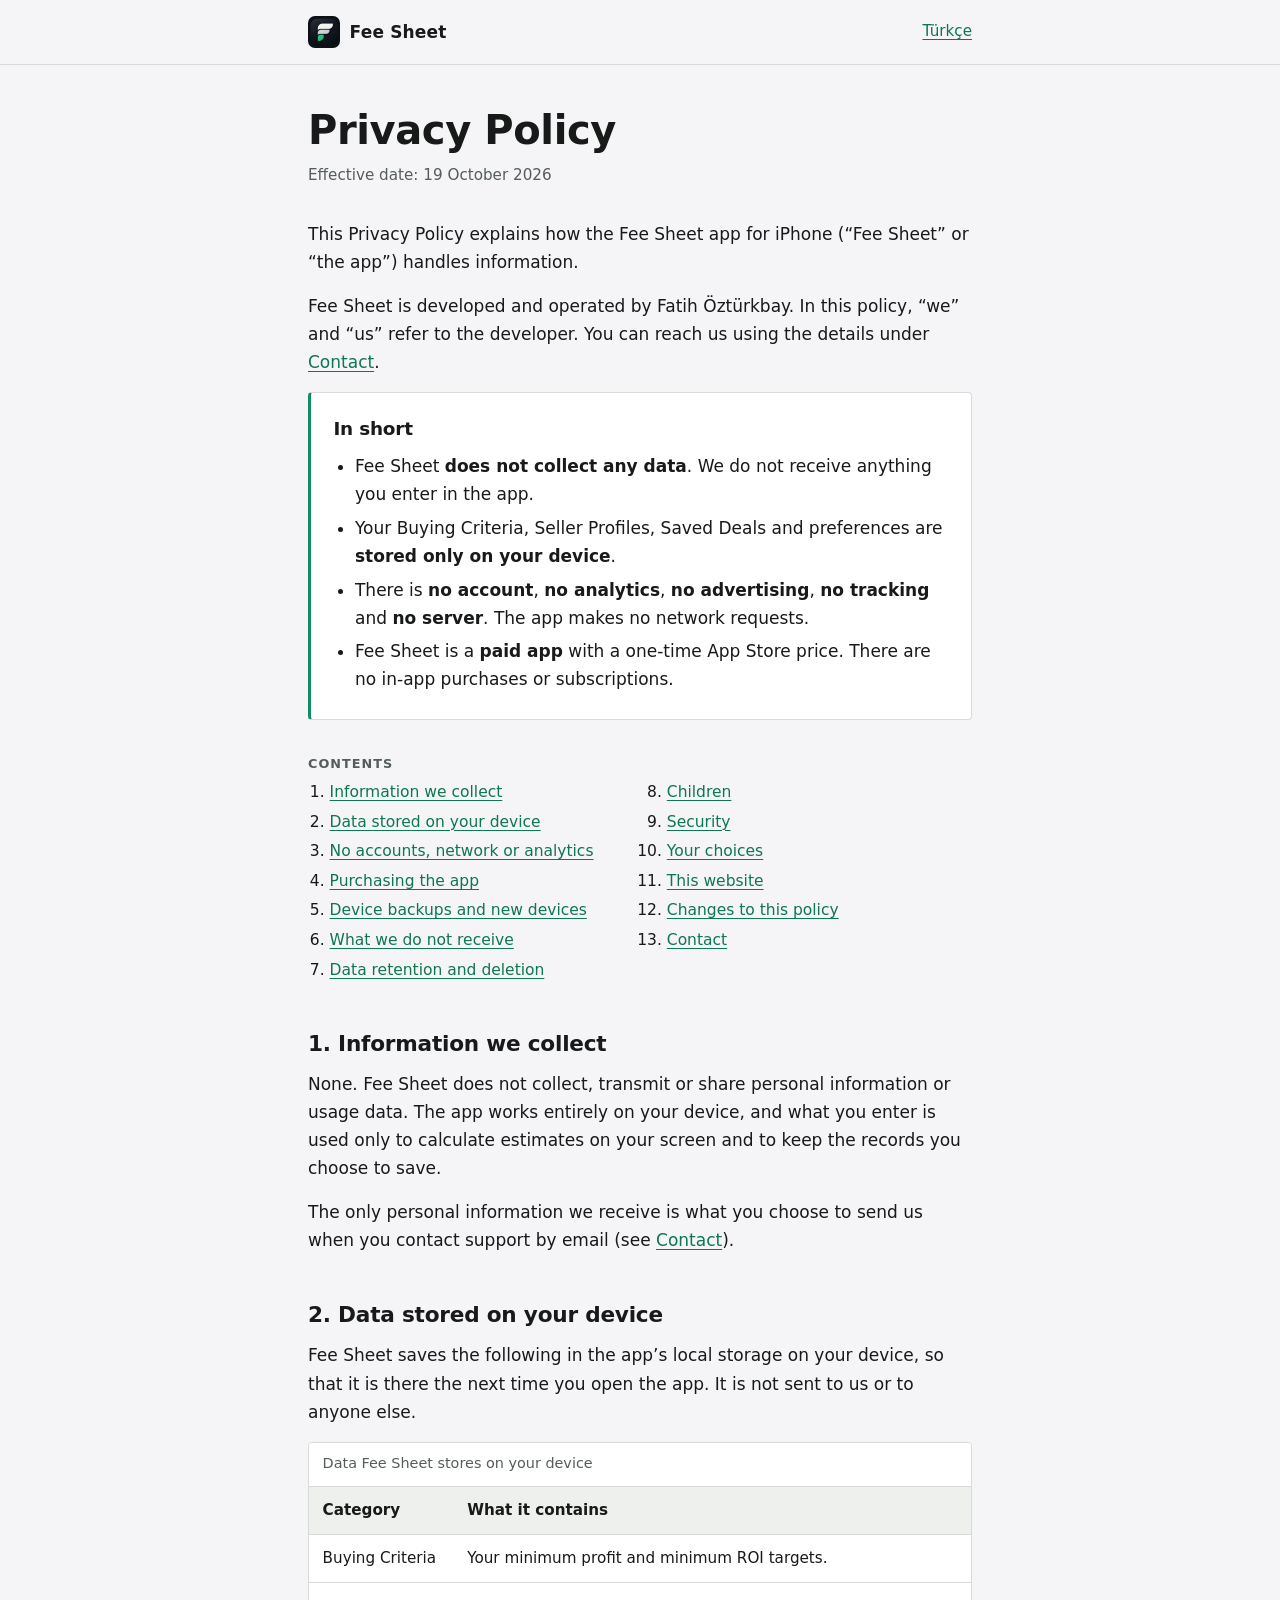
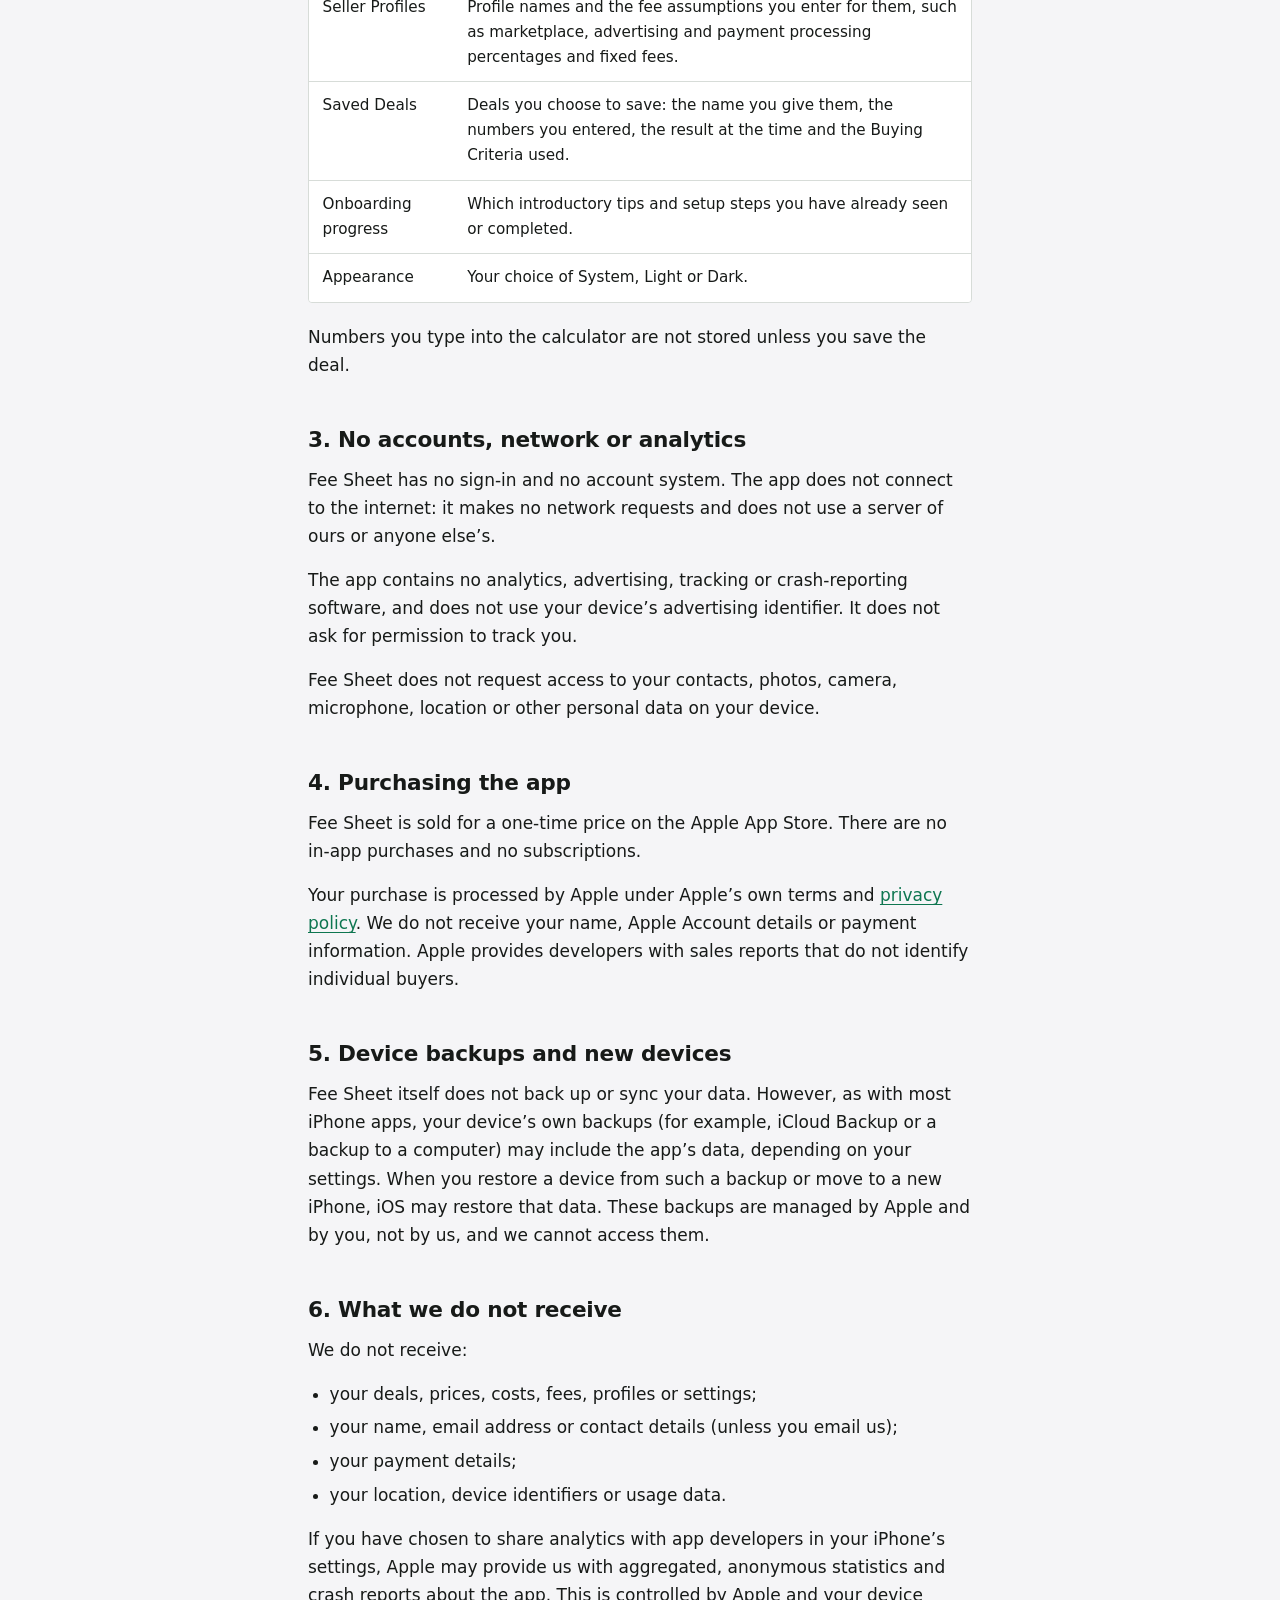
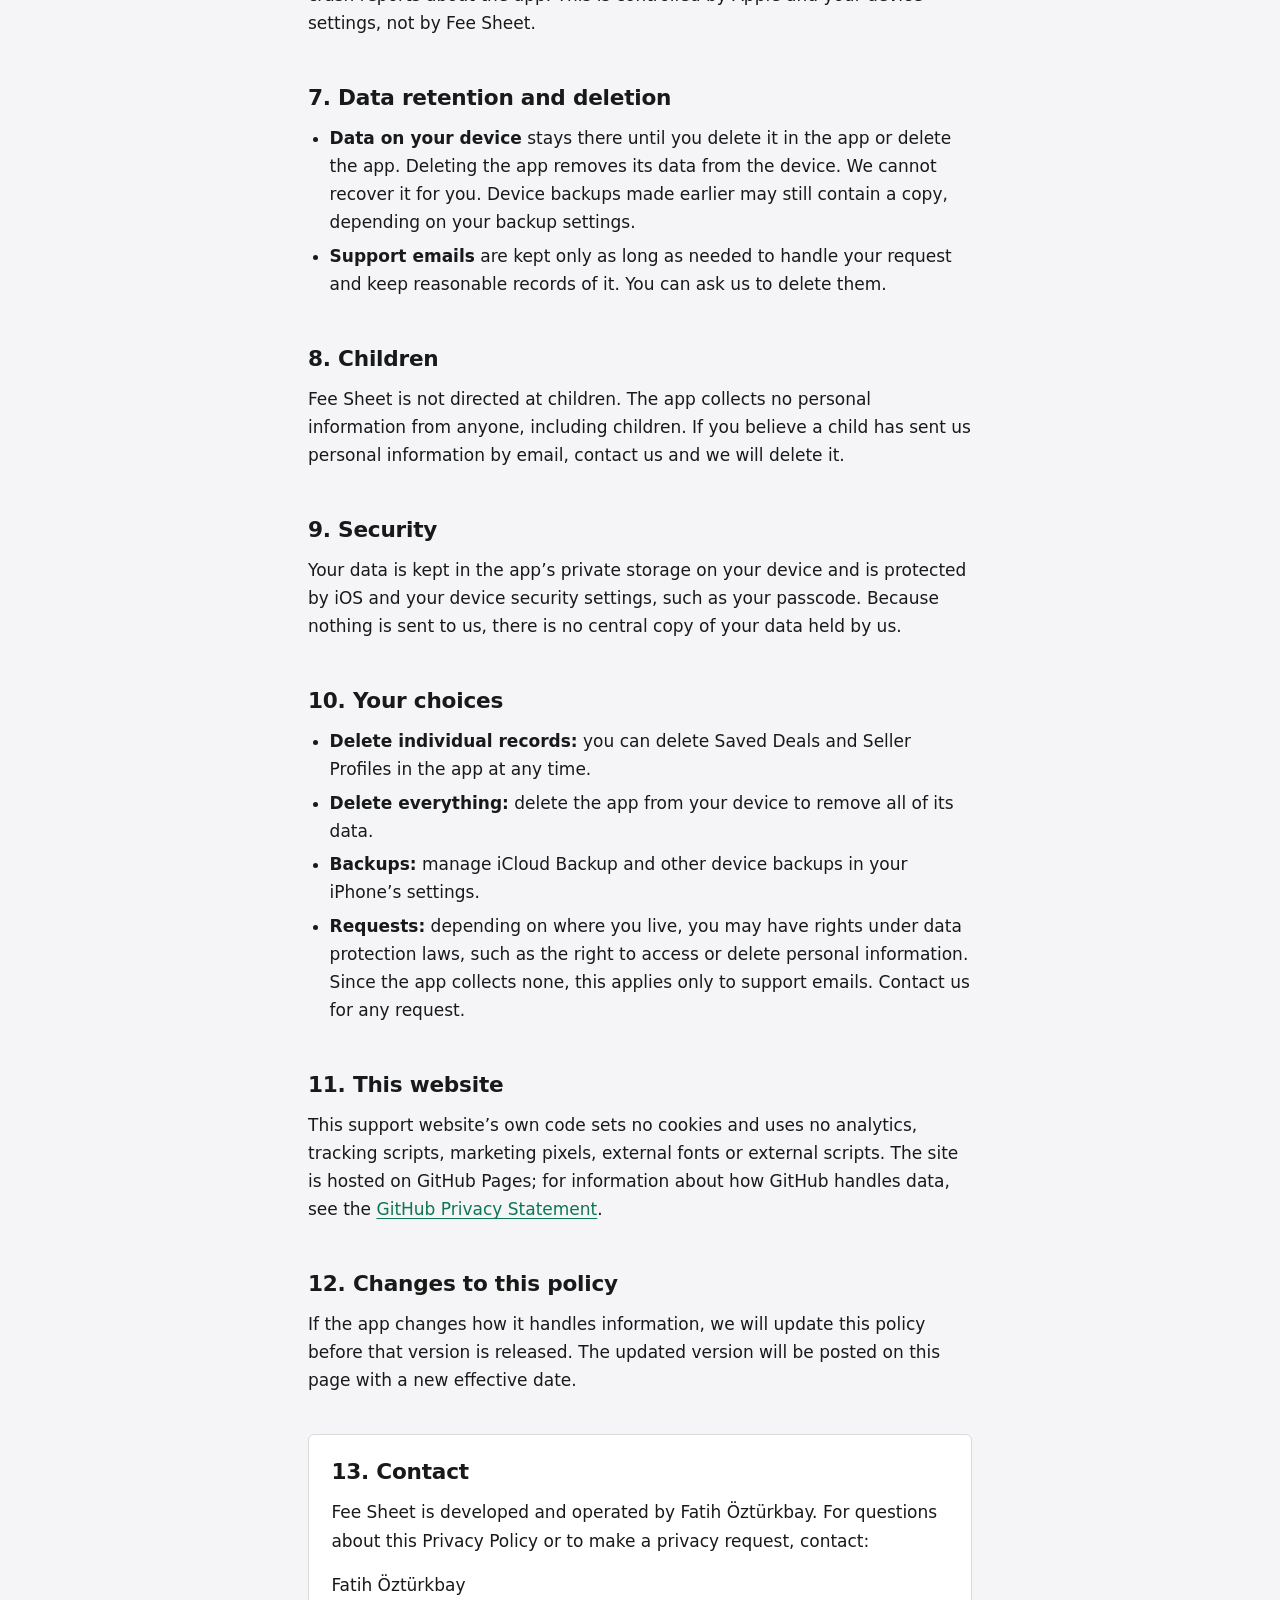
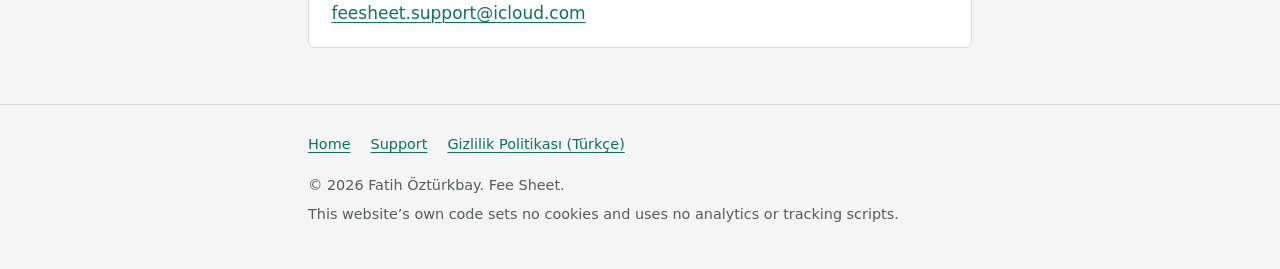
==== privacy/index.html @ 9fece83a "Add Fee Sheet privacy and support site Co-Authored-By: Claude Opus 5.5 <noreply@anthropic.com>" ====
<!doctype html>
<html lang="en">
<head>
  <meta charset="utf-8">
  <meta name="viewport" content="width=device-width, initial-scale=1">
  <title>Privacy Policy — Fee Sheet</title>
  <meta name="description" content="Privacy Policy for Fee Sheet, the resale profit calculator for iPhone: no accounts, no analytics, no ads, no network requests. Your data stays on your device.">
  <link rel="canonical" href="https://ozturkbay.github.io/fee-sheet-support/privacy/">
  <link rel="alternate" hreflang="en" href="https://ozturkbay.github.io/fee-sheet-support/privacy/">
  <link rel="alternate" hreflang="tr" href="https://ozturkbay.github.io/fee-sheet-support/privacy/tr/">
  <meta name="theme-color" content="#F5F5F7" media="(prefers-color-scheme: light)">
  <meta name="theme-color" content="#0D1116" media="(prefers-color-scheme: dark)">
  <link rel="icon" type="image/png" sizes="64x64" href="../assets/images/favicon.png">
  <link rel="apple-touch-icon" href="../assets/images/apple-touch-icon.png">
  <link rel="stylesheet" href="../assets/css/styles.css">
</head>
<body>
  <a class="skip-link" href="#main">Skip to content</a>

  <header class="site-header">
    <div class="container">
      <a class="brand" href="../">
        <img src="../assets/images/fee-sheet-icon.png" alt="" width="32" height="32">
        <span>Fee Sheet</span>
      </a>
      <a class="lang-switch" href="tr/" hreflang="tr" lang="tr">Türkçe</a>
    </div>
  </header>

  <main id="main">
    <div class="container">
      <h1>Privacy Policy</h1>
      <p class="meta">Effective date: 19 October 2026</p>

      <p>This Privacy Policy explains how the Fee Sheet app for iPhone (“Fee Sheet” or “the app”) handles information.</p>
      <p>Fee Sheet is developed and operated by Fatih Öztürkbay. In this policy, “we” and “us” refer to the developer. You can reach us using the details under <a href="#contact">Contact</a>.</p>

      <section class="card summary" aria-labelledby="summary">
        <h2 id="summary">In short</h2>
        <ul>
          <li>Fee Sheet <strong>does not collect any data</strong>. We do not receive anything you enter in the app.</li>
          <li>Your Buying Criteria, Seller Profiles, Saved Deals and preferences are <strong>stored only on your device</strong>.</li>
          <li>There is <strong>no account</strong>, <strong>no analytics</strong>, <strong>no advertising</strong>, <strong>no tracking</strong> and <strong>no server</strong>. The app makes no network requests.</li>
          <li>Fee Sheet is a <strong>paid app</strong> with a one-time App Store price. There are no in-app purchases or subscriptions.</li>
        </ul>
      </section>

      <nav class="toc" aria-labelledby="toc-title">
        <h2 id="toc-title">Contents</h2>
        <ol>
          <li><a href="#information">Information we collect</a></li>
          <li><a href="#local-data">Data stored on your device</a></li>
          <li><a href="#no-network">No accounts, network or analytics</a></li>
          <li><a href="#purchase">Purchasing the app</a></li>
          <li><a href="#backups">Device backups and new devices</a></li>
          <li><a href="#not-received">What we do not receive</a></li>
          <li><a href="#retention">Data retention and deletion</a></li>
          <li><a href="#children">Children</a></li>
          <li><a href="#security">Security</a></li>
          <li><a href="#choices">Your choices</a></li>
          <li><a href="#website">This website</a></li>
          <li><a href="#changes">Changes to this policy</a></li>
          <li><a href="#contact">Contact</a></li>
        </ol>
      </nav>

      <section aria-labelledby="information">
        <h2 id="information">1. Information we collect</h2>
        <p>None. Fee Sheet does not collect, transmit or share personal information or usage data. The app works entirely on your device, and what you enter is used only to calculate estimates on your screen and to keep the records you choose to save.</p>
        <p>The only personal information we receive is what you choose to send us when you contact support by email (see <a href="#contact">Contact</a>).</p>
      </section>

      <section aria-labelledby="local-data">
        <h2 id="local-data">2. Data stored on your device</h2>
        <p>Fee Sheet saves the following in the app’s local storage on your device, so that it is there the next time you open the app. It is not sent to us or to anyone else.</p>
        <div class="table-wrap">
          <table>
            <caption>Data Fee Sheet stores on your device</caption>
            <thead>
              <tr><th scope="col">Category</th><th scope="col">What it contains</th></tr>
            </thead>
            <tbody>
              <tr><td>Buying Criteria</td><td>Your minimum profit and minimum ROI targets.</td></tr>
              <tr><td>Seller Profiles</td><td>Profile names and the fee assumptions you enter for them, such as marketplace, advertising and payment processing percentages and fixed fees.</td></tr>
              <tr><td>Saved Deals</td><td>Deals you choose to save: the name you give them, the numbers you entered, the result at the time and the Buying Criteria used.</td></tr>
              <tr><td>Onboarding progress</td><td>Which introductory tips and setup steps you have already seen or completed.</td></tr>
              <tr><td>Appearance</td><td>Your choice of System, Light or Dark.</td></tr>
            </tbody>
          </table>
        </div>
        <p>Numbers you type into the calculator are not stored unless you save the deal.</p>
      </section>

      <section aria-labelledby="no-network">
        <h2 id="no-network">3. No accounts, network or analytics</h2>
        <p>Fee Sheet has no sign-in and no account system. The app does not connect to the internet: it makes no network requests and does not use a server of ours or anyone else’s.</p>
        <p>The app contains no analytics, advertising, tracking or crash-reporting software, and does not use your device’s advertising identifier. It does not ask for permission to track you.</p>
        <p>Fee Sheet does not request access to your contacts, photos, camera, microphone, location or other personal data on your device.</p>
      </section>

      <section aria-labelledby="purchase">
        <h2 id="purchase">4. Purchasing the app</h2>
        <p>Fee Sheet is sold for a one-time price on the Apple App Store. There are no in-app purchases and no subscriptions.</p>
        <p>Your purchase is processed by Apple under Apple’s own terms and <a href="https://www.apple.com/legal/privacy/">privacy policy</a>. We do not receive your name, Apple Account details or payment information. Apple provides developers with sales reports that do not identify individual buyers.</p>
      </section>

      <section aria-labelledby="backups">
        <h2 id="backups">5. Device backups and new devices</h2>
        <p>Fee Sheet itself does not back up or sync your data. However, as with most iPhone apps, your device’s own backups (for example, iCloud Backup or a backup to a computer) may include the app’s data, depending on your settings. When you restore a device from such a backup or move to a new iPhone, iOS may restore that data. These backups are managed by Apple and by you, not by us, and we cannot access them.</p>
      </section>

      <section aria-labelledby="not-received">
        <h2 id="not-received">6. What we do not receive</h2>
        <p>We do not receive:</p>
        <ul>
          <li>your deals, prices, costs, fees, profiles or settings;</li>
          <li>your name, email address or contact details (unless you email us);</li>
          <li>your payment details;</li>
          <li>your location, device identifiers or usage data.</li>
        </ul>
        <p>If you have chosen to share analytics with app developers in your iPhone’s settings, Apple may provide us with aggregated, anonymous statistics and crash reports about the app. This is controlled by Apple and your device settings, not by Fee Sheet.</p>
      </section>

      <section aria-labelledby="retention">
        <h2 id="retention">7. Data retention and deletion</h2>
        <ul>
          <li><strong>Data on your device</strong> stays there until you delete it in the app or delete the app. Deleting the app removes its data from the device. We cannot recover it for you. Device backups made earlier may still contain a copy, depending on your backup settings.</li>
          <li><strong>Support emails</strong> are kept only as long as needed to handle your request and keep reasonable records of it. You can ask us to delete them.</li>
        </ul>
      </section>

      <section aria-labelledby="children">
        <h2 id="children">8. Children</h2>
        <p>Fee Sheet is not directed at children. The app collects no personal information from anyone, including children. If you believe a child has sent us personal information by email, contact us and we will delete it.</p>
      </section>

      <section aria-labelledby="security">
        <h2 id="security">9. Security</h2>
        <p>Your data is kept in the app’s private storage on your device and is protected by iOS and your device security settings, such as your passcode. Because nothing is sent to us, there is no central copy of your data held by us.</p>
      </section>

      <section aria-labelledby="choices">
        <h2 id="choices">10. Your choices</h2>
        <ul>
          <li><strong>Delete individual records:</strong> you can delete Saved Deals and Seller Profiles in the app at any time.</li>
          <li><strong>Delete everything:</strong> delete the app from your device to remove all of its data.</li>
          <li><strong>Backups:</strong> manage iCloud Backup and other device backups in your iPhone’s settings.</li>
          <li><strong>Requests:</strong> depending on where you live, you may have rights under data protection laws, such as the right to access or delete personal information. Since the app collects none, this applies only to support emails. Contact us for any request.</li>
        </ul>
      </section>

      <section aria-labelledby="website">
        <h2 id="website">11. This website</h2>
        <p>This support website’s own code sets no cookies and uses no analytics, tracking scripts, marketing pixels, external fonts or external scripts. The site is hosted on GitHub Pages; for information about how GitHub handles data, see the <a href="https://docs.github.com/en/site-policy/privacy-policies/github-general-privacy-statement">GitHub Privacy Statement</a>.</p>
      </section>

      <section aria-labelledby="changes">
        <h2 id="changes">12. Changes to this policy</h2>
        <p>If the app changes how it handles information, we will update this policy before that version is released. The updated version will be posted on this page with a new effective date.</p>
      </section>

      <section class="card contact" aria-labelledby="contact">
        <h2 id="contact">13. Contact</h2>
        <p>Fee Sheet is developed and operated by Fatih Öztürkbay. For questions about this Privacy Policy or to make a privacy request, contact:</p>
        <p>Fatih Öztürkbay<br>
          <a href="mailto:feesheet.support@icloud.com">feesheet.support@icloud.com</a></p>
      </section>
    </div>
  </main>

  <footer class="site-footer">
    <div class="container">
      <nav aria-label="Footer">
        <ul>
          <li><a href="../">Home</a></li>
          <li><a href="../support/">Support</a></li>
          <li><a href="tr/" hreflang="tr" lang="tr">Gizlilik Politikası (Türkçe)</a></li>
        </ul>
      </nav>
      <p>&copy; 2026 Fatih Öztürkbay. Fee Sheet.</p>
      <p>This website’s own code sets no cookies and uses no analytics or tracking scripts.</p>
    </div>
  </footer>
</body>
</html>
---- assets/css/styles.css ----
/* Fee Sheet — support site
   Plain CSS, system fonts, no external resources.
   Neutral surfaces in both appearances; green is an accent only. */

:root {
  /* Brand */
  --green: #128c60;
  --green-text: #0e7650; /* green darkened for text-level contrast */
  --canvas: #f5f5f7;
  --ink: #171a18;

  /* Roles (light) */
  --bg: var(--canvas);
  --surface: #ffffff;
  --text: var(--ink);
  --text-muted: #555d58;
  --border: #d7dcd8;
  --rule-strong: #aab2ac;
  --accent: var(--green);
  --accent-strong: var(--green-text);
  --accent-soft: #eef0ee;
  --focus: var(--green-text);

  --radius: 6px;
  --radius-sm: 4px;
  --measure: 44rem;
  --gutter: 1.25rem;

  --font: -apple-system, BlinkMacSystemFont, "Segoe UI", system-ui, Roboto,
    "Helvetica Neue", Arial, sans-serif;

  color-scheme: light dark;
}

@media (prefers-color-scheme: dark) {
  :root {
    --bg: #0d1116;
    --surface: #161a1f;
    --text: #f5f5f7;
    --text-muted: #a9b0ab;
    --border: #2c3137;
    --rule-strong: #4a5057;
    --accent: #19bc79;
    --accent-strong: #3ccf91;
    --accent-soft: #1b2026;
    --focus: #3ccf91;
  }
}

*,
*::before,
*::after {
  box-sizing: border-box;
}

html {
  -webkit-text-size-adjust: 100%;
  text-size-adjust: 100%;
}

body {
  margin: 0;
  background: var(--bg);
  color: var(--text);
  font-family: var(--font);
  font-size: 1.0625rem;
  line-height: 1.65;
  overflow-wrap: break-word;
}

img {
  max-width: 100%;
  height: auto;
  display: block;
}

/* Links & focus */

a {
  color: var(--accent-strong);
  text-decoration: underline;
  text-decoration-thickness: 1px;
  text-underline-offset: 0.18em;
}

a:hover {
  text-decoration-thickness: 2px;
}

:focus-visible {
  outline: 3px solid var(--focus);
  outline-offset: 3px;
  border-radius: 2px;
}

.skip-link {
  position: absolute;
  left: 1rem;
  top: -100px;
  background: var(--surface);
  color: var(--text);
  padding: 0.6rem 1rem;
  border: 1px solid var(--border);
  border-radius: var(--radius-sm);
  z-index: 10;
}

.skip-link:focus {
  top: 1rem;
}

/* Layout */

.container {
  width: 100%;
  max-width: var(--measure);
  margin: 0 auto;
  padding: 0 var(--gutter);
}

.site-header {
  border-bottom: 1px solid var(--border);
}

.site-header .container {
  display: flex;
  align-items: center;
  justify-content: space-between;
  gap: 1rem;
  min-height: 4rem;
}

.brand {
  display: inline-flex;
  align-items: center;
  gap: 0.6rem;
  color: var(--text);
  font-weight: 750;
  text-decoration: none;
  letter-spacing: 0.01em;
}

.brand img {
  width: 32px;
  height: 32px;
  border-radius: 7px;
}

.lang-switch {
  font-size: 0.95rem;
  white-space: nowrap;
}

main {
  padding: 2.5rem 0 3.5rem;
}

.site-footer {
  border-top: 1px solid var(--border);
  color: var(--text-muted);
  font-size: 0.9rem;
  padding: 1.75rem 0 2.25rem;
}

.site-footer p {
  margin: 0.35rem 0;
}

.site-footer nav ul {
  list-style: none;
  margin: 0 0 0.75rem;
  padding: 0;
  display: flex;
  flex-wrap: wrap;
  gap: 0.4rem 1.25rem;
}

/* Typography */

h1,
h2,
h3 {
  line-height: 1.25;
  letter-spacing: -0.01em;
  color: var(--text);
}

h1 {
  font-size: clamp(1.9rem, 1.4rem + 2.2vw, 2.5rem);
  font-weight: 800;
  margin: 0 0 0.5rem;
}

h2 {
  font-size: 1.35rem;
  font-weight: 700;
  margin: 2.75rem 0 0.75rem;
  padding-top: 0.25rem;
}

h3 {
  font-size: 1.08rem;
  font-weight: 650;
  margin: 1.75rem 0 0.4rem;
}

p,
ul,
ol {
  margin: 0 0 1rem;
}

ul,
ol {
  padding-left: 1.35rem;
}

li {
  margin-bottom: 0.35rem;
}

strong {
  font-weight: 650;
}

.lead {
  font-size: 1.15rem;
  color: var(--text-muted);
  margin-bottom: 1.25rem;
}

.meta {
  color: var(--text-muted);
  font-size: 0.95rem;
  margin-bottom: 2rem;
}

.muted {
  color: var(--text-muted);
}

.num {
  font-variant-numeric: tabular-nums;
}

code,
kbd {
  font-family: ui-monospace, SFMono-Regular, Menlo, Consolas, monospace;
  font-size: 0.9em;
}

/* Section anchors land below the top edge */
[id] {
  scroll-margin-top: 1.25rem;
}

/* Hero (home) */

.hero {
  text-align: center;
  padding: 1.5rem 0 1rem;
}

.hero img {
  width: 112px;
  height: 112px;
  margin: 0 auto 1.5rem;
  border-radius: 24px;
}

.hero .tagline {
  font-weight: 650;
  margin: 0 0 0.75rem;
}

.hero .lead {
  margin: 0 auto 0.25rem;
  max-width: 30rem;
}

.hero .lead[lang] {
  font-size: 1rem;
}

/* Cards: square planes with thin neutral rules */

.card {
  background: var(--surface);
  border: 1px solid var(--border);
  border-radius: var(--radius);
  padding: 1.25rem 1.4rem;
}

.card > :first-child {
  margin-top: 0;
}

.card > :last-child {
  margin-bottom: 0;
}

.card-grid {
  display: grid;
  grid-template-columns: repeat(2, minmax(0, 1fr));
  gap: 1rem;
  margin: 2.25rem 0;
  padding: 0;
  list-style: none;
}

.card-grid li {
  margin: 0;
}

.link-card {
  display: block;
  height: 100%;
  background: var(--surface);
  border: 1px solid var(--border);
  border-radius: var(--radius);
  padding: 1.15rem 1.3rem;
  color: var(--text);
  text-decoration: none;
  transition: border-color 0.15s ease;
}

.link-card:hover {
  border-color: var(--accent);
}

.link-card .title {
  display: block;
  font-weight: 700;
  font-size: 1.1rem;
  color: var(--text);
}

.link-card:hover .title {
  color: var(--accent-strong);
}

.link-card .desc {
  display: block;
  color: var(--text-muted);
  font-size: 0.95rem;
  margin-top: 0.2rem;
}

.summary {
  background: var(--surface);
  border: 1px solid var(--border);
  border-left: 3px solid var(--accent);
  border-radius: var(--radius-sm);
  margin: 0 0 2rem;
}

.summary h2 {
  margin-top: 0;
  font-size: 1.15rem;
}

.summary ul {
  margin-bottom: 0;
}

.note {
  border-left: 3px solid var(--rule-strong);
  background: var(--surface);
  border-top: 1px solid var(--border);
  border-right: 1px solid var(--border);
  border-bottom: 1px solid var(--border);
  border-radius: var(--radius-sm);
  padding: 0.9rem 1.1rem;
  margin: 1rem 0 1.25rem;
}

.note > :last-child {
  margin-bottom: 0;
}

.contact {
  margin-top: 2.5rem;
}

/* Table of contents */

.toc {
  margin: 0 0 2rem;
}

.card + .toc {
  margin-top: 2rem;
}

.toc h2 {
  font-size: 0.8rem;
  margin: 0 0 0.5rem;
  color: var(--text-muted);
  font-weight: 650;
  text-transform: uppercase;
  letter-spacing: 0.08em;
}

.toc ol,
.toc ul {
  margin: 0;
  columns: 2;
  column-gap: 2rem;
}

.toc li {
  break-inside: avoid;
  margin-bottom: 0.25rem;
  font-size: 0.97rem;
}

/* Data table (privacy) */

.table-wrap {
  overflow-x: auto;
  margin: 0 0 1.25rem;
  border: 1px solid var(--border);
  border-radius: var(--radius-sm);
}

table {
  border-collapse: collapse;
  width: 100%;
  font-size: 0.95rem;
  background: var(--surface);
}

th,
td {
  text-align: left;
  vertical-align: top;
  padding: 0.7rem 0.85rem;
  border-bottom: 1px solid var(--border);
}

tr:last-child td {
  border-bottom: 0;
}

caption {
  caption-side: top;
  text-align: left;
  padding: 0.6rem 0.85rem;
  font-size: 0.9rem;
  color: var(--text-muted);
  background: var(--surface);
  border-bottom: 1px solid var(--border);
}

th {
  font-weight: 650;
  background: var(--accent-soft);
}

/* Support topics */

.path {
  font-weight: 600;
}

/* Small screens */

@media (max-width: 560px) {
  :root {
    --gutter: 1rem;
  }

  body {
    font-size: 1rem;
  }

  main {
    padding-top: 1.75rem;
  }

  .card-grid {
    grid-template-columns: 1fr;
  }

  .toc ol,
  .toc ul {
    columns: 1;
  }

  .brand span {
    font-size: 0.98rem;
  }
}

@media (prefers-reduced-motion: reduce) {
  *,
  *::before,
  *::after {
    transition: none !important;
    animation: none !important;
    scroll-behavior: auto !important;
  }
}

@media print {
  .site-header,
  .site-footer,
  .skip-link,
  .toc {
    display: none;
  }

  body {
    background: #fff;
    color: #000;
  }
}
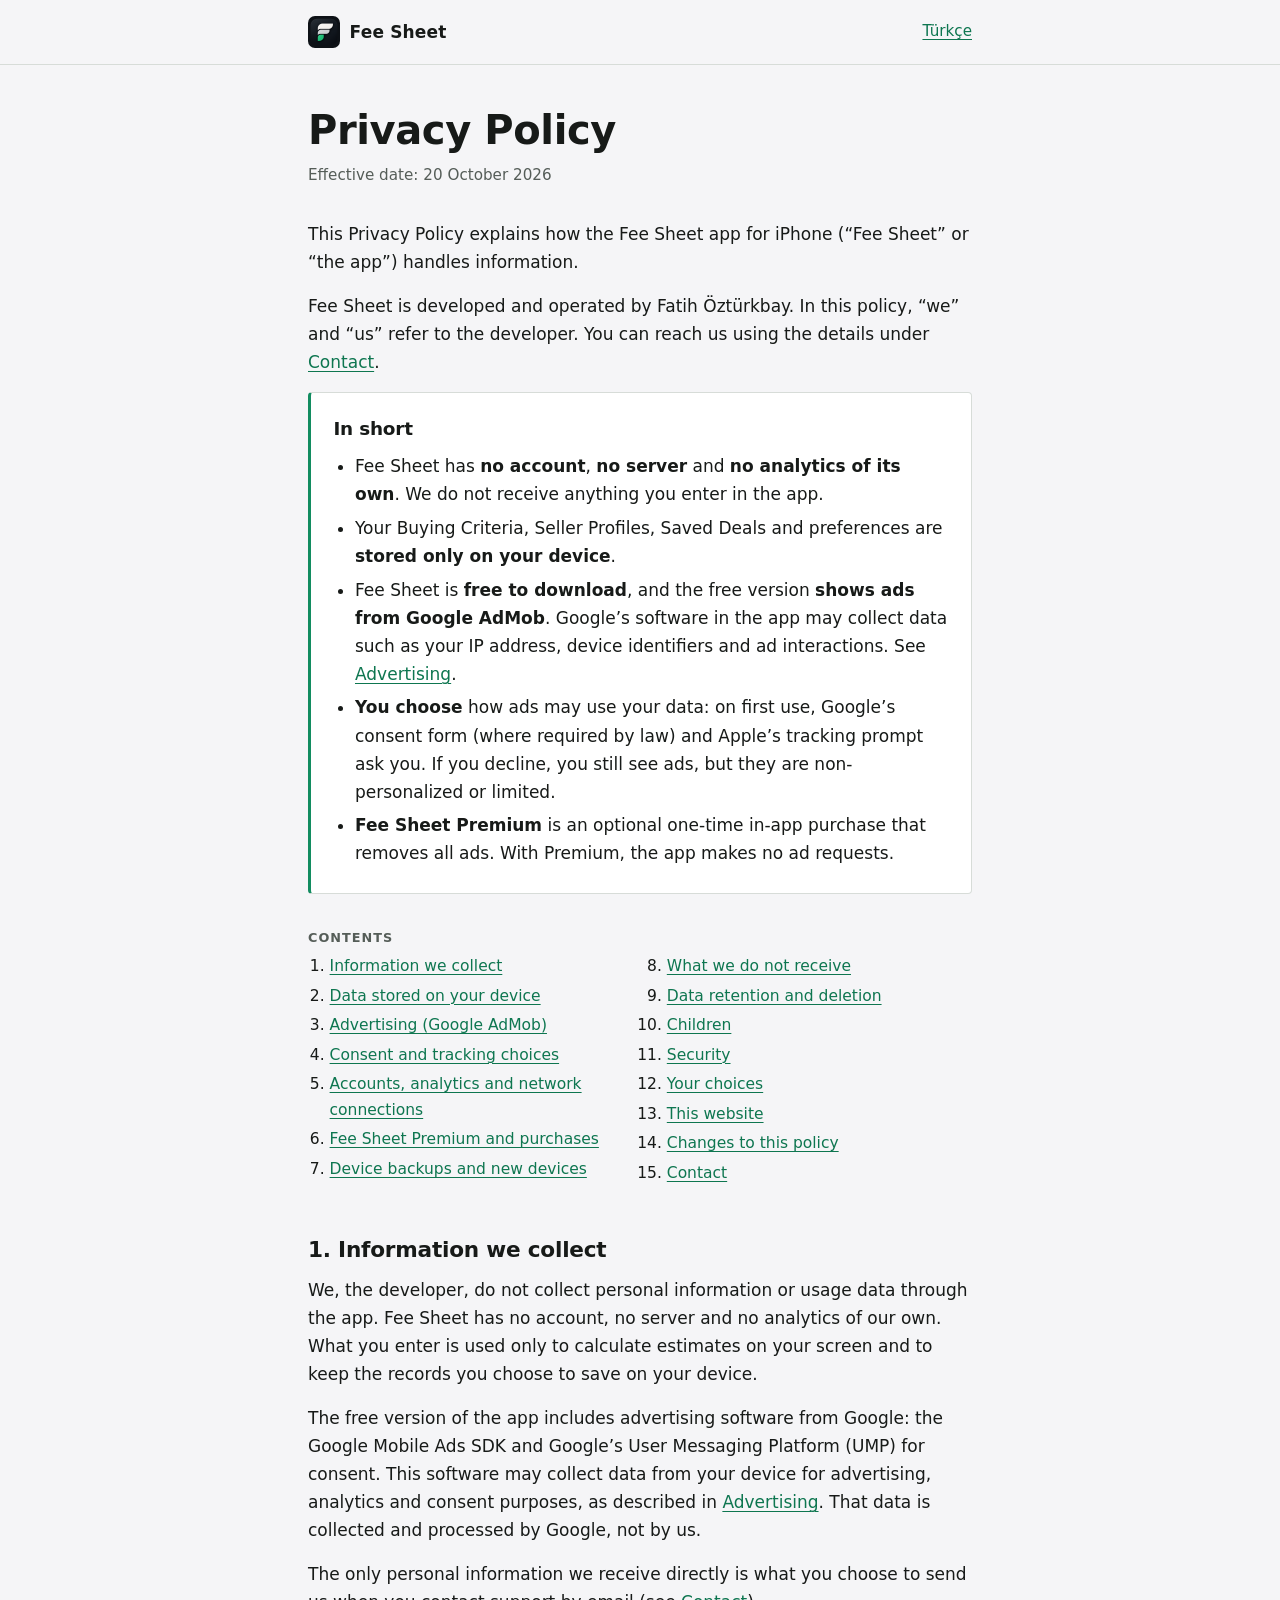
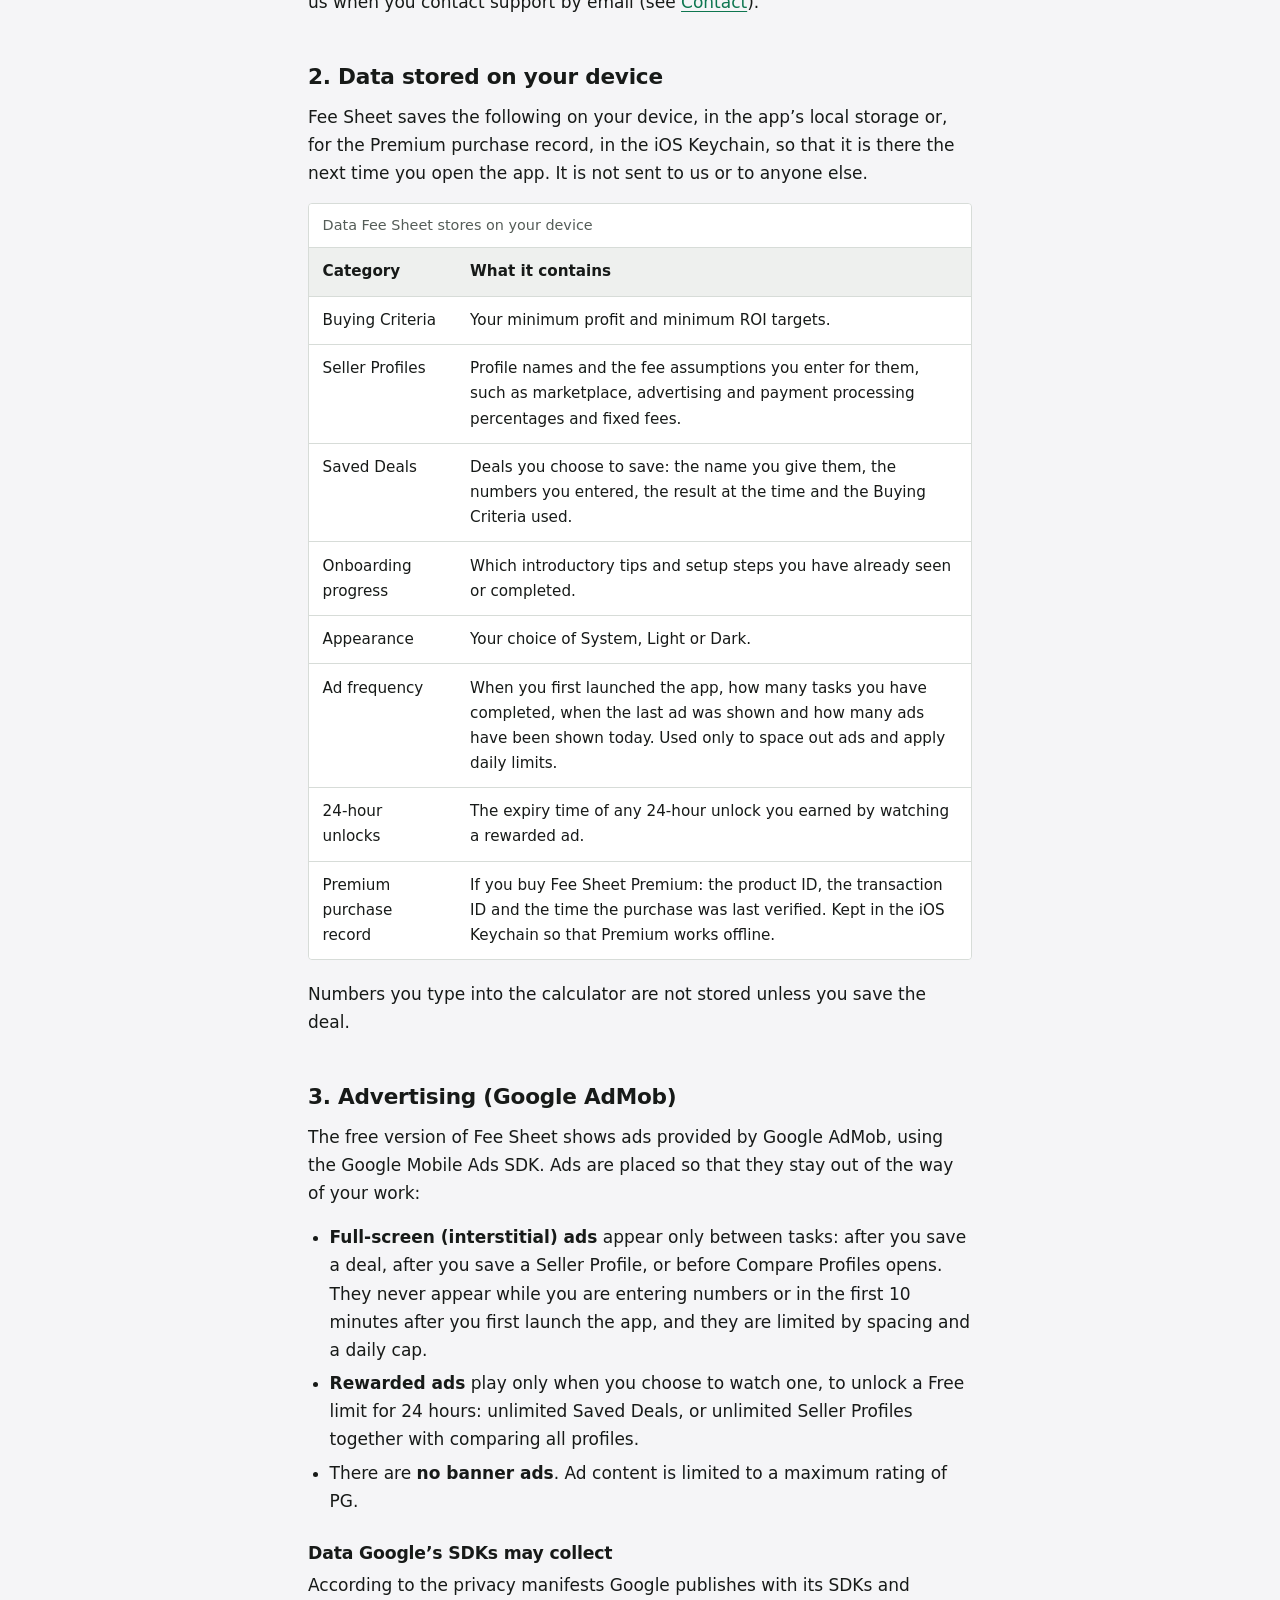
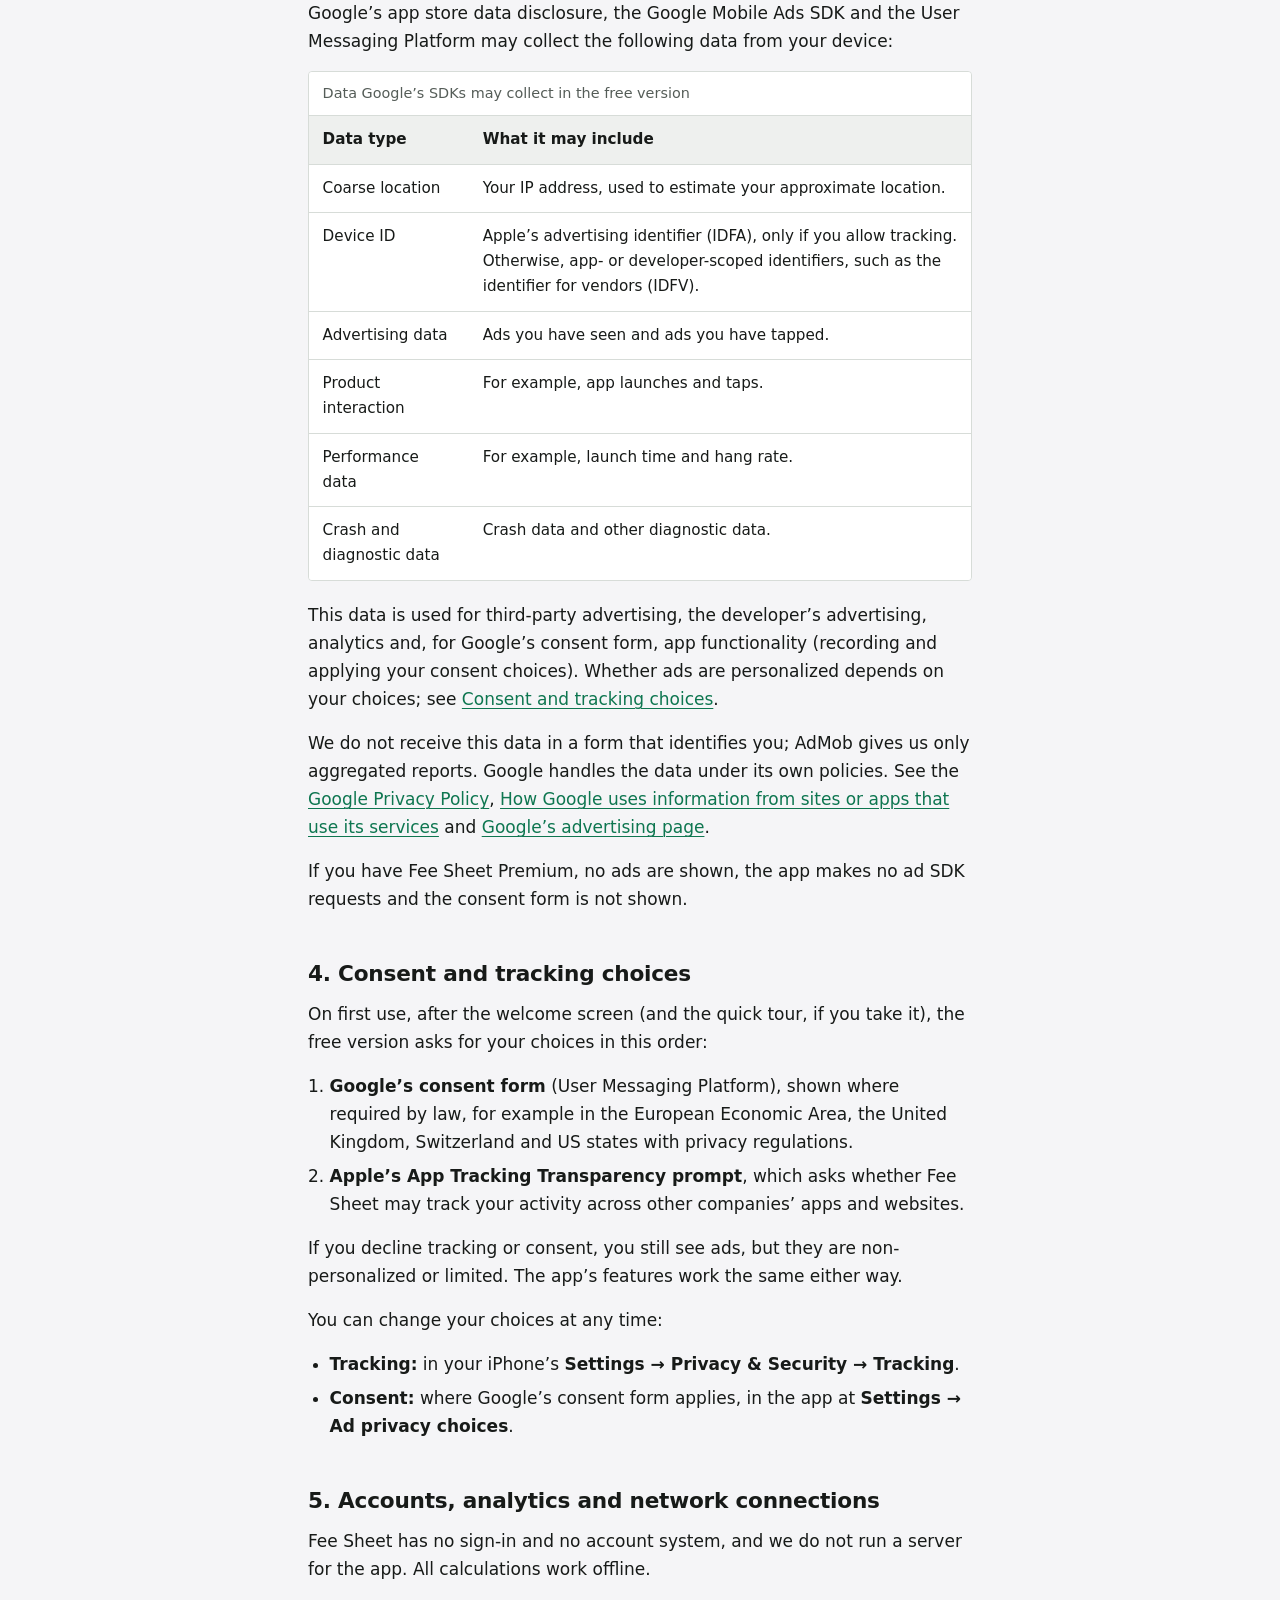
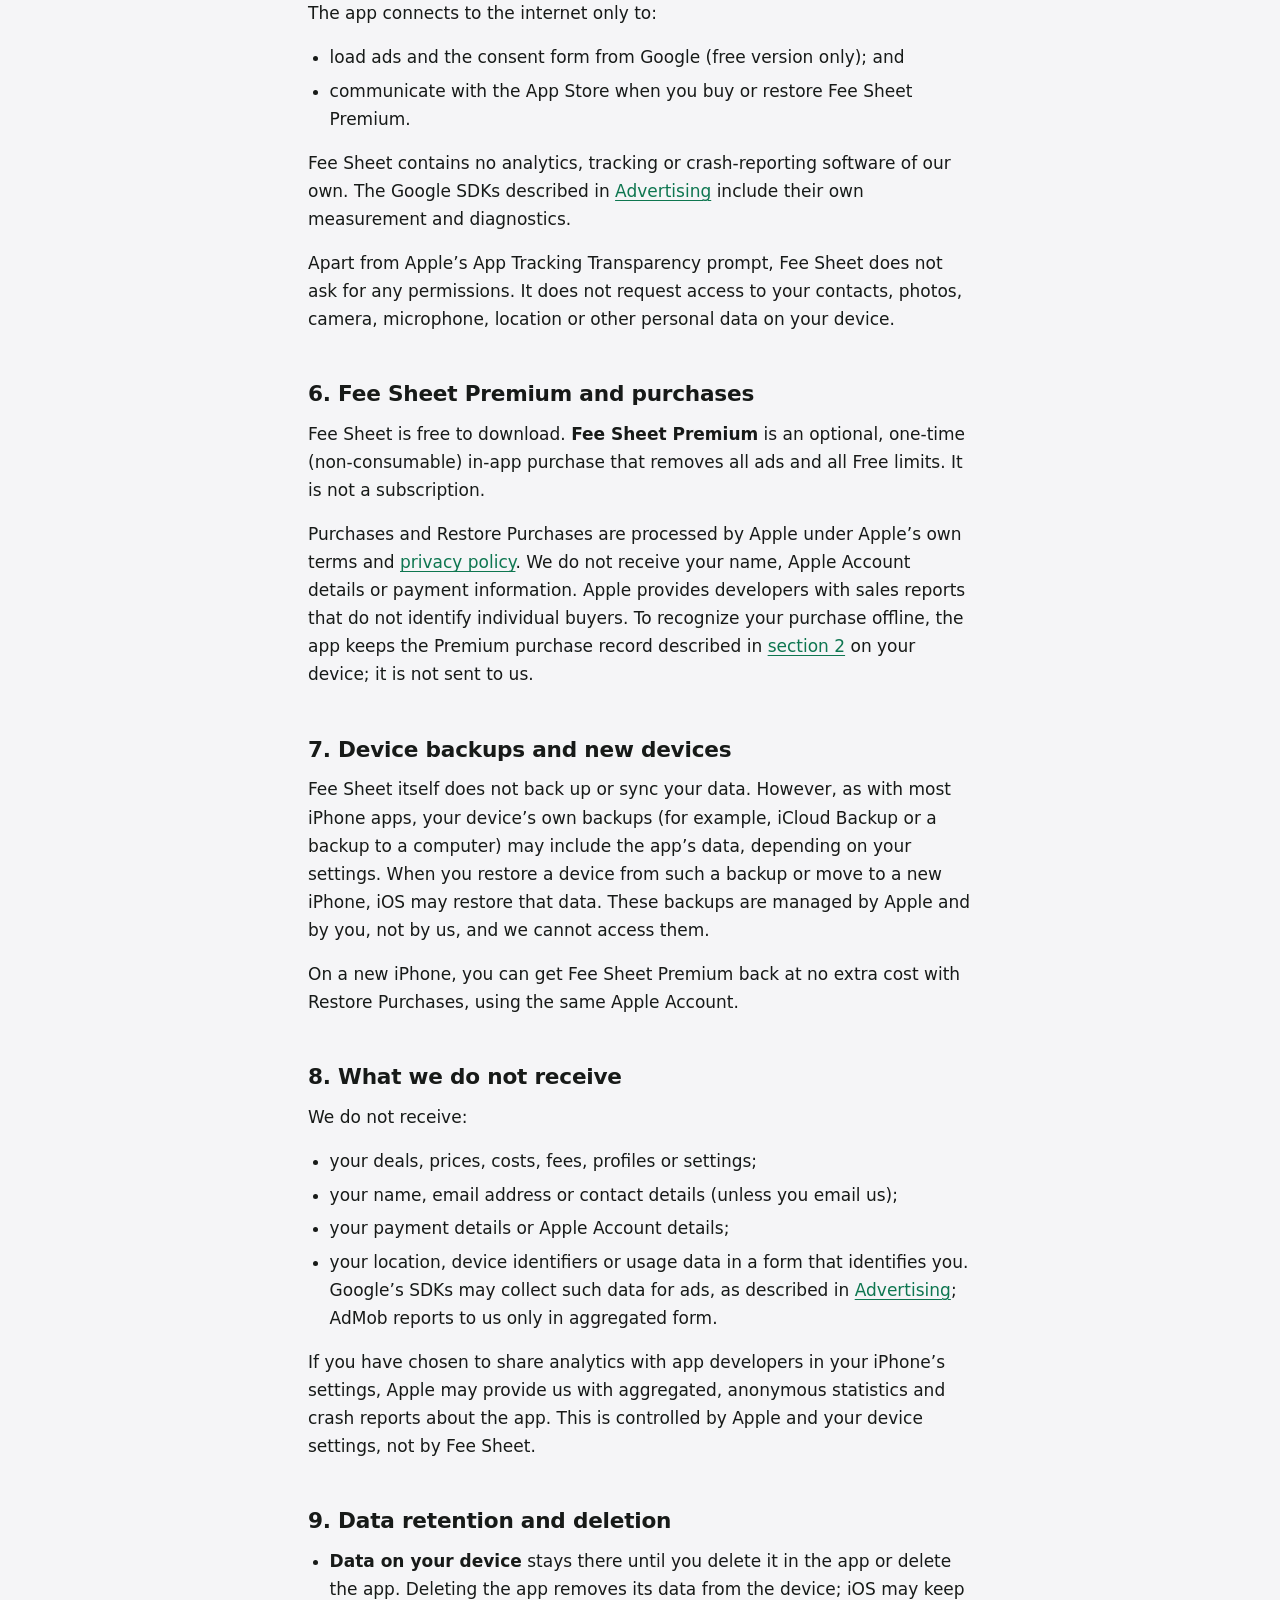
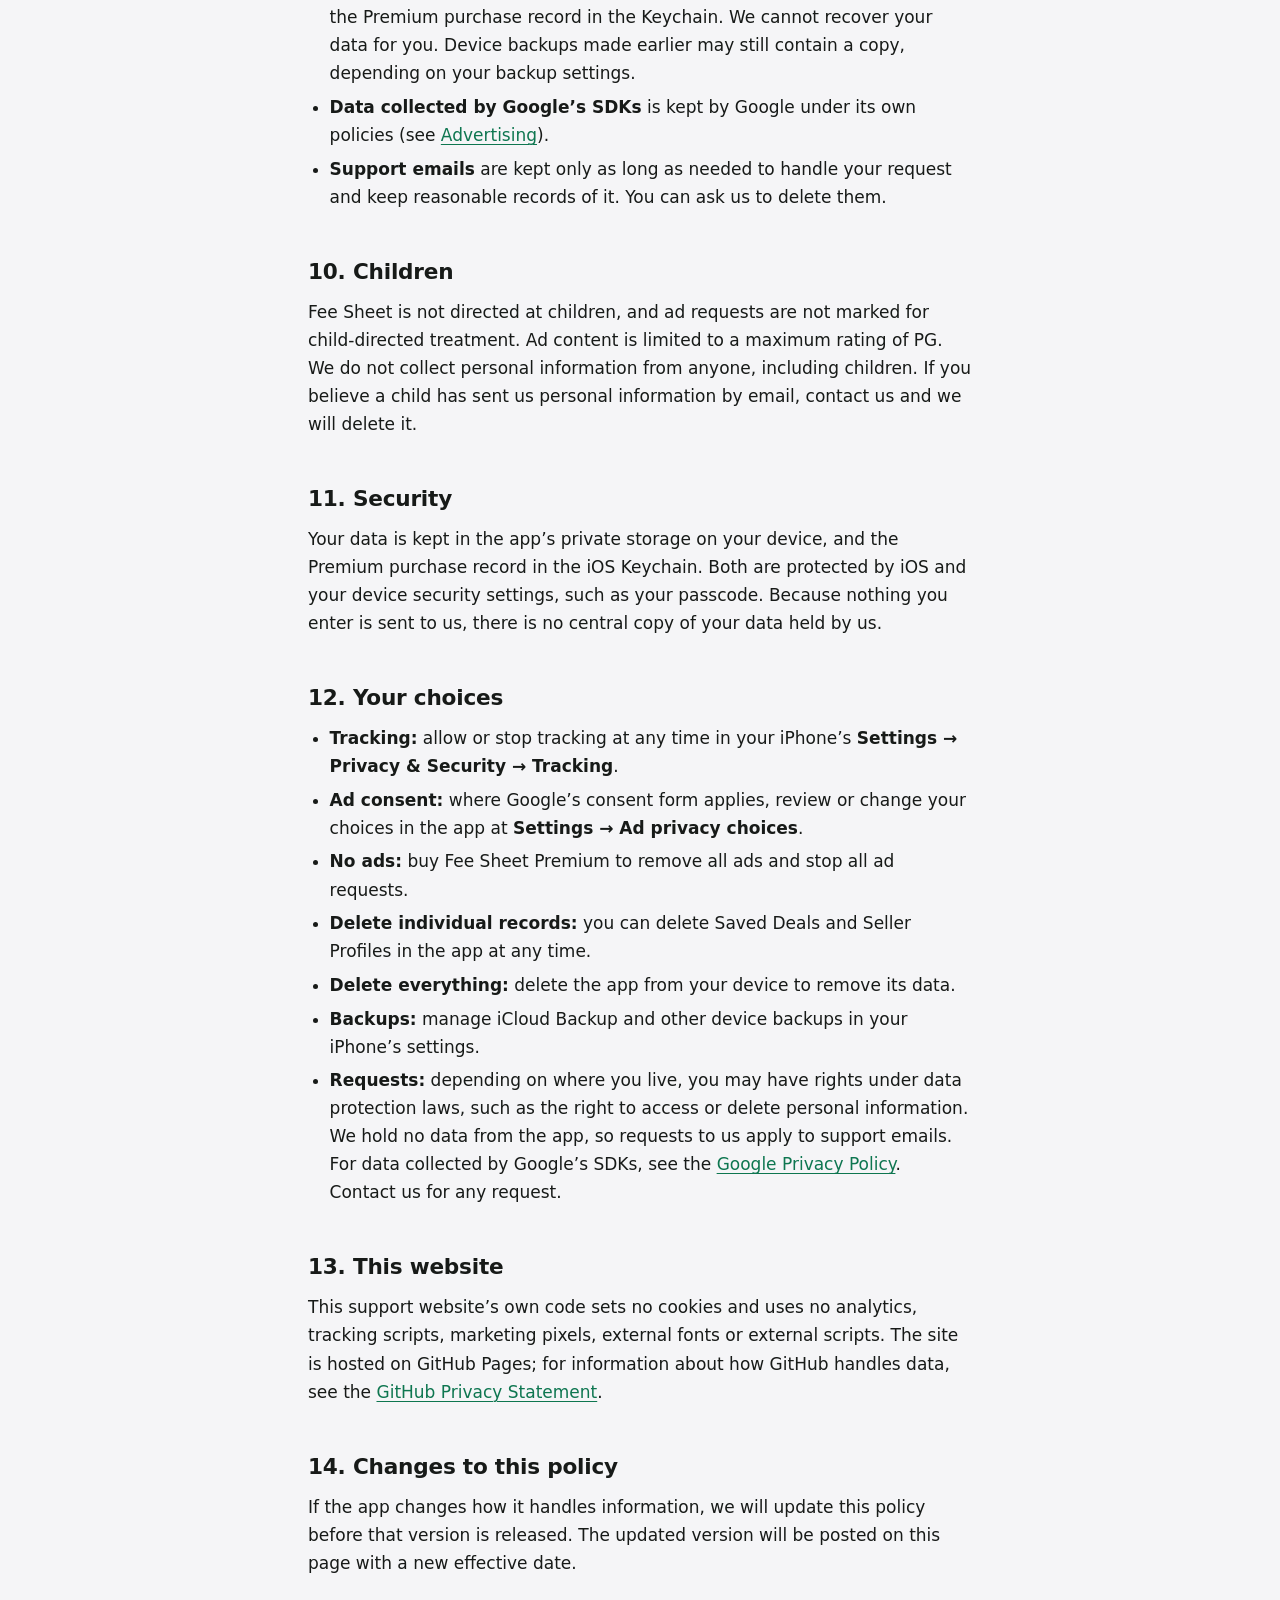
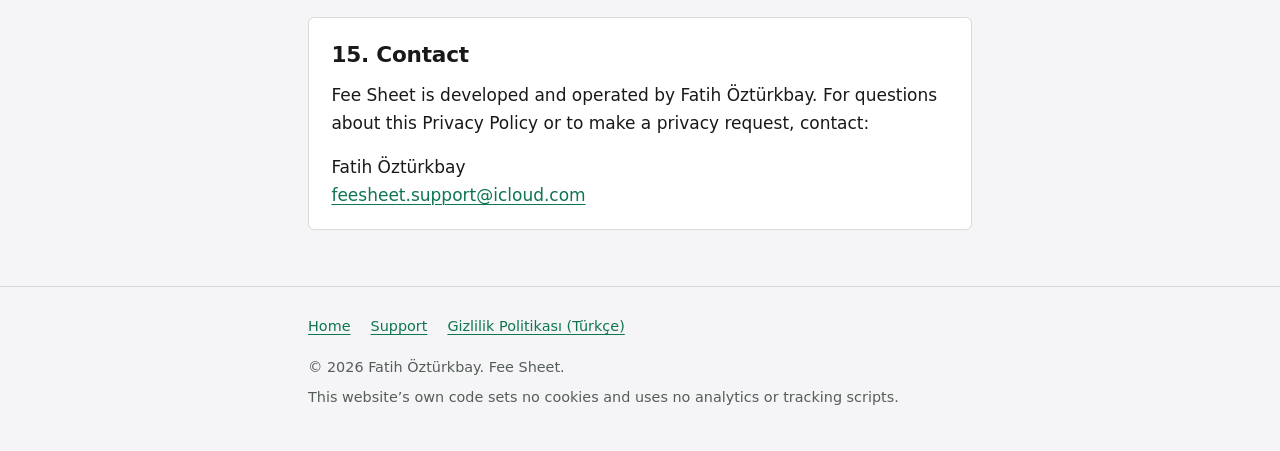
==== commit 82d494c2: "Update privacy and support pages for free + ads + Fee Sheet Premium Fee Sheet changed on 2026-10-20 " ====
--- a/privacy/index.html
+++ b/privacy/index.html
@@ -4,7 +4,7 @@
   <meta charset="utf-8">
   <meta name="viewport" content="width=device-width, initial-scale=1">
   <title>Privacy Policy — Fee Sheet</title>
-  <meta name="description" content="Privacy Policy for Fee Sheet, the resale profit calculator for iPhone: no accounts, no analytics, no ads, no network requests. Your data stays on your device.">
+  <meta name="description" content="Privacy Policy for Fee Sheet, the resale profit calculator for iPhone: no account, no server and no analytics of our own; your records stay on your device. The free version shows Google AdMob ads, and Fee Sheet Premium removes them.">
   <link rel="canonical" href="https://ozturkbay.github.io/fee-sheet-support/privacy/">
   <link rel="alternate" hreflang="en" href="https://ozturkbay.github.io/fee-sheet-support/privacy/">
   <link rel="alternate" hreflang="tr" href="https://ozturkbay.github.io/fee-sheet-support/privacy/tr/">
@@ -30,7 +30,7 @@
   <main id="main">
     <div class="container">
       <h1>Privacy Policy</h1>
-      <p class="meta">Effective date: 19 October 2026</p>
+      <p class="meta">Effective date: 20 October 2026</p>
 
       <p>This Privacy Policy explains how the Fee Sheet app for iPhone (“Fee Sheet” or “the app”) handles information.</p>
       <p>Fee Sheet is developed and operated by Fatih Öztürkbay. In this policy, “we” and “us” refer to the developer. You can reach us using the details under <a href="#contact">Contact</a>.</p>
@@ -38,10 +38,11 @@
       <section class="card summary" aria-labelledby="summary">
         <h2 id="summary">In short</h2>
         <ul>
-          <li>Fee Sheet <strong>does not collect any data</strong>. We do not receive anything you enter in the app.</li>
+          <li>Fee Sheet has <strong>no account</strong>, <strong>no server</strong> and <strong>no analytics of its own</strong>. We do not receive anything you enter in the app.</li>
           <li>Your Buying Criteria, Seller Profiles, Saved Deals and preferences are <strong>stored only on your device</strong>.</li>
-          <li>There is <strong>no account</strong>, <strong>no analytics</strong>, <strong>no advertising</strong>, <strong>no tracking</strong> and <strong>no server</strong>. The app makes no network requests.</li>
-          <li>Fee Sheet is a <strong>paid app</strong> with a one-time App Store price. There are no in-app purchases or subscriptions.</li>
+          <li>Fee Sheet is <strong>free to download</strong>, and the free version <strong>shows ads from Google AdMob</strong>. Google’s software in the app may collect data such as your IP address, device identifiers and ad interactions. See <a href="#advertising">Advertising</a>.</li>
+          <li><strong>You choose</strong> how ads may use your data: on first use, Google’s consent form (where required by law) and Apple’s tracking prompt ask you. If you decline, you still see ads, but they are non-personalized or limited.</li>
+          <li><strong>Fee Sheet Premium</strong> is an optional one-time in-app purchase that removes all ads. With Premium, the app makes no ad requests.</li>
         </ul>
       </section>
 
@@ -50,8 +51,10 @@
         <ol>
           <li><a href="#information">Information we collect</a></li>
           <li><a href="#local-data">Data stored on your device</a></li>
-          <li><a href="#no-network">No accounts, network or analytics</a></li>
-          <li><a href="#purchase">Purchasing the app</a></li>
+          <li><a href="#advertising">Advertising (Google AdMob)</a></li>
+          <li><a href="#consent">Consent and tracking choices</a></li>
+          <li><a href="#no-network">Accounts, analytics and network connections</a></li>
+          <li><a href="#purchase">Fee Sheet Premium and purchases</a></li>
           <li><a href="#backups">Device backups and new devices</a></li>
           <li><a href="#not-received">What we do not receive</a></li>
           <li><a href="#retention">Data retention and deletion</a></li>
@@ -66,13 +69,14 @@
 
       <section aria-labelledby="information">
         <h2 id="information">1. Information we collect</h2>
-        <p>None. Fee Sheet does not collect, transmit or share personal information or usage data. The app works entirely on your device, and what you enter is used only to calculate estimates on your screen and to keep the records you choose to save.</p>
-        <p>The only personal information we receive is what you choose to send us when you contact support by email (see <a href="#contact">Contact</a>).</p>
+        <p>We, the developer, do not collect personal information or usage data through the app. Fee Sheet has no account, no server and no analytics of our own. What you enter is used only to calculate estimates on your screen and to keep the records you choose to save on your device.</p>
+        <p>The free version of the app includes advertising software from Google: the Google Mobile Ads SDK and Google’s User Messaging Platform (UMP) for consent. This software may collect data from your device for advertising, analytics and consent purposes, as described in <a href="#advertising">Advertising</a>. That data is collected and processed by Google, not by us.</p>
+        <p>The only personal information we receive directly is what you choose to send us when you contact support by email (see <a href="#contact">Contact</a>).</p>
       </section>
 
       <section aria-labelledby="local-data">
         <h2 id="local-data">2. Data stored on your device</h2>
-        <p>Fee Sheet saves the following in the app’s local storage on your device, so that it is there the next time you open the app. It is not sent to us or to anyone else.</p>
+        <p>Fee Sheet saves the following on your device, in the app’s local storage or, for the Premium purchase record, in the iOS Keychain, so that it is there the next time you open the app. It is not sent to us or to anyone else.</p>
         <div class="table-wrap">
           <table>
             <caption>Data Fee Sheet stores on your device</caption>
@@ -85,82 +89,142 @@
               <tr><td>Saved Deals</td><td>Deals you choose to save: the name you give them, the numbers you entered, the result at the time and the Buying Criteria used.</td></tr>
               <tr><td>Onboarding progress</td><td>Which introductory tips and setup steps you have already seen or completed.</td></tr>
               <tr><td>Appearance</td><td>Your choice of System, Light or Dark.</td></tr>
+              <tr><td>Ad frequency</td><td>When you first launched the app, how many tasks you have completed, when the last ad was shown and how many ads have been shown today. Used only to space out ads and apply daily limits.</td></tr>
+              <tr><td>24-hour unlocks</td><td>The expiry time of any 24-hour unlock you earned by watching a rewarded ad.</td></tr>
+              <tr><td>Premium purchase record</td><td>If you buy Fee Sheet Premium: the product ID, the transaction ID and the time the purchase was last verified. Kept in the iOS Keychain so that Premium works offline.</td></tr>
             </tbody>
           </table>
         </div>
         <p>Numbers you type into the calculator are not stored unless you save the deal.</p>
       </section>
 
+      <section aria-labelledby="advertising">
+        <h2 id="advertising">3. Advertising (Google AdMob)</h2>
+        <p>The free version of Fee Sheet shows ads provided by Google AdMob, using the Google Mobile Ads SDK. Ads are placed so that they stay out of the way of your work:</p>
+        <ul>
+          <li><strong>Full-screen (interstitial) ads</strong> appear only between tasks: after you save a deal, after you save a Seller Profile, or before Compare Profiles opens. They never appear while you are entering numbers or in the first 10 minutes after you first launch the app, and they are limited by spacing and a daily cap.</li>
+          <li><strong>Rewarded ads</strong> play only when you choose to watch one, to unlock a Free limit for 24 hours: unlimited Saved Deals, or unlimited Seller Profiles together with comparing all profiles.</li>
+          <li>There are <strong>no banner ads</strong>. Ad content is limited to a maximum rating of PG.</li>
+        </ul>
+
+        <h3>Data Google’s SDKs may collect</h3>
+        <p>According to the privacy manifests Google publishes with its SDKs and Google’s app store data disclosure, the Google Mobile Ads SDK and the User Messaging Platform may collect the following data from your device:</p>
+        <div class="table-wrap">
+          <table>
+            <caption>Data Google’s SDKs may collect in the free version</caption>
+            <thead>
+              <tr><th scope="col">Data type</th><th scope="col">What it may include</th></tr>
+            </thead>
+            <tbody>
+              <tr><td>Coarse location</td><td>Your IP address, used to estimate your approximate location.</td></tr>
+              <tr><td>Device ID</td><td>Apple’s advertising identifier (IDFA), only if you allow tracking. Otherwise, app- or developer-scoped identifiers, such as the identifier for vendors (IDFV).</td></tr>
+              <tr><td>Advertising data</td><td>Ads you have seen and ads you have tapped.</td></tr>
+              <tr><td>Product interaction</td><td>For example, app launches and taps.</td></tr>
+              <tr><td>Performance data</td><td>For example, launch time and hang rate.</td></tr>
+              <tr><td>Crash and diagnostic data</td><td>Crash data and other diagnostic data.</td></tr>
+            </tbody>
+          </table>
+        </div>
+        <p>This data is used for third-party advertising, the developer’s advertising, analytics and, for Google’s consent form, app functionality (recording and applying your consent choices). Whether ads are personalized depends on your choices; see <a href="#consent">Consent and tracking choices</a>.</p>
+        <p>We do not receive this data in a form that identifies you; AdMob gives us only aggregated reports. Google handles the data under its own policies. See the <a href="https://policies.google.com/privacy">Google Privacy Policy</a>, <a href="https://policies.google.com/technologies/partner-sites">How Google uses information from sites or apps that use its services</a> and <a href="https://policies.google.com/technologies/ads">Google’s advertising page</a>.</p>
+        <p>If you have Fee Sheet Premium, no ads are shown, the app makes no ad SDK requests and the consent form is not shown.</p>
+      </section>
+
+      <section aria-labelledby="consent">
+        <h2 id="consent">4. Consent and tracking choices</h2>
+        <p>On first use, after the welcome screen (and the quick tour, if you take it), the free version asks for your choices in this order:</p>
+        <ol>
+          <li><strong>Google’s consent form</strong> (User Messaging Platform), shown where required by law, for example in the European Economic Area, the United Kingdom, Switzerland and US states with privacy regulations.</li>
+          <li><strong>Apple’s App Tracking Transparency prompt</strong>, which asks whether Fee Sheet may track your activity across other companies’ apps and websites.</li>
+        </ol>
+        <p>If you decline tracking or consent, you still see ads, but they are non-personalized or limited. The app’s features work the same either way.</p>
+        <p>You can change your choices at any time:</p>
+        <ul>
+          <li><strong>Tracking:</strong> in your iPhone’s <span class="path">Settings → Privacy &amp; Security → Tracking</span>.</li>
+          <li><strong>Consent:</strong> where Google’s consent form applies, in the app at <span class="path">Settings → Ad privacy choices</span>.</li>
+        </ul>
+      </section>
+
       <section aria-labelledby="no-network">
-        <h2 id="no-network">3. No accounts, network or analytics</h2>
-        <p>Fee Sheet has no sign-in and no account system. The app does not connect to the internet: it makes no network requests and does not use a server of ours or anyone else’s.</p>
-        <p>The app contains no analytics, advertising, tracking or crash-reporting software, and does not use your device’s advertising identifier. It does not ask for permission to track you.</p>
-        <p>Fee Sheet does not request access to your contacts, photos, camera, microphone, location or other personal data on your device.</p>
+        <h2 id="no-network">5. Accounts, analytics and network connections</h2>
+        <p>Fee Sheet has no sign-in and no account system, and we do not run a server for the app. All calculations work offline.</p>
+        <p>The app connects to the internet only to:</p>
+        <ul>
+          <li>load ads and the consent form from Google (free version only); and</li>
+          <li>communicate with the App Store when you buy or restore Fee Sheet Premium.</li>
+        </ul>
+        <p>Fee Sheet contains no analytics, tracking or crash-reporting software of our own. The Google SDKs described in <a href="#advertising">Advertising</a> include their own measurement and diagnostics.</p>
+        <p>Apart from Apple’s App Tracking Transparency prompt, Fee Sheet does not ask for any permissions. It does not request access to your contacts, photos, camera, microphone, location or other personal data on your device.</p>
       </section>
 
       <section aria-labelledby="purchase">
-        <h2 id="purchase">4. Purchasing the app</h2>
-        <p>Fee Sheet is sold for a one-time price on the Apple App Store. There are no in-app purchases and no subscriptions.</p>
-        <p>Your purchase is processed by Apple under Apple’s own terms and <a href="https://www.apple.com/legal/privacy/">privacy policy</a>. We do not receive your name, Apple Account details or payment information. Apple provides developers with sales reports that do not identify individual buyers.</p>
+        <h2 id="purchase">6. Fee Sheet Premium and purchases</h2>
+        <p>Fee Sheet is free to download. <strong>Fee Sheet Premium</strong> is an optional, one-time (non-consumable) in-app purchase that removes all ads and all Free limits. It is not a subscription.</p>
+        <p>Purchases and Restore Purchases are processed by Apple under Apple’s own terms and <a href="https://www.apple.com/legal/privacy/">privacy policy</a>. We do not receive your name, Apple Account details or payment information. Apple provides developers with sales reports that do not identify individual buyers. To recognize your purchase offline, the app keeps the Premium purchase record described in <a href="#local-data">section 2</a> on your device; it is not sent to us.</p>
       </section>
 
       <section aria-labelledby="backups">
-        <h2 id="backups">5. Device backups and new devices</h2>
+        <h2 id="backups">7. Device backups and new devices</h2>
         <p>Fee Sheet itself does not back up or sync your data. However, as with most iPhone apps, your device’s own backups (for example, iCloud Backup or a backup to a computer) may include the app’s data, depending on your settings. When you restore a device from such a backup or move to a new iPhone, iOS may restore that data. These backups are managed by Apple and by you, not by us, and we cannot access them.</p>
+        <p>On a new iPhone, you can get Fee Sheet Premium back at no extra cost with Restore Purchases, using the same Apple Account.</p>
       </section>
 
       <section aria-labelledby="not-received">
-        <h2 id="not-received">6. What we do not receive</h2>
+        <h2 id="not-received">8. What we do not receive</h2>
         <p>We do not receive:</p>
         <ul>
           <li>your deals, prices, costs, fees, profiles or settings;</li>
           <li>your name, email address or contact details (unless you email us);</li>
-          <li>your payment details;</li>
-          <li>your location, device identifiers or usage data.</li>
+          <li>your payment details or Apple Account details;</li>
+          <li>your location, device identifiers or usage data in a form that identifies you. Google’s SDKs may collect such data for ads, as described in <a href="#advertising">Advertising</a>; AdMob reports to us only in aggregated form.</li>
         </ul>
         <p>If you have chosen to share analytics with app developers in your iPhone’s settings, Apple may provide us with aggregated, anonymous statistics and crash reports about the app. This is controlled by Apple and your device settings, not by Fee Sheet.</p>
       </section>
 
       <section aria-labelledby="retention">
-        <h2 id="retention">7. Data retention and deletion</h2>
-        <ul>
-          <li><strong>Data on your device</strong> stays there until you delete it in the app or delete the app. Deleting the app removes its data from the device. We cannot recover it for you. Device backups made earlier may still contain a copy, depending on your backup settings.</li>
+        <h2 id="retention">9. Data retention and deletion</h2>
+        <ul>
+          <li><strong>Data on your device</strong> stays there until you delete it in the app or delete the app. Deleting the app removes its data from the device; iOS may keep the Premium purchase record in the Keychain. We cannot recover your data for you. Device backups made earlier may still contain a copy, depending on your backup settings.</li>
+          <li><strong>Data collected by Google’s SDKs</strong> is kept by Google under its own policies (see <a href="#advertising">Advertising</a>).</li>
           <li><strong>Support emails</strong> are kept only as long as needed to handle your request and keep reasonable records of it. You can ask us to delete them.</li>
         </ul>
       </section>
 
       <section aria-labelledby="children">
-        <h2 id="children">8. Children</h2>
-        <p>Fee Sheet is not directed at children. The app collects no personal information from anyone, including children. If you believe a child has sent us personal information by email, contact us and we will delete it.</p>
+        <h2 id="children">10. Children</h2>
+        <p>Fee Sheet is not directed at children, and ad requests are not marked for child-directed treatment. Ad content is limited to a maximum rating of PG. We do not collect personal information from anyone, including children. If you believe a child has sent us personal information by email, contact us and we will delete it.</p>
       </section>
 
       <section aria-labelledby="security">
-        <h2 id="security">9. Security</h2>
-        <p>Your data is kept in the app’s private storage on your device and is protected by iOS and your device security settings, such as your passcode. Because nothing is sent to us, there is no central copy of your data held by us.</p>
+        <h2 id="security">11. Security</h2>
+        <p>Your data is kept in the app’s private storage on your device, and the Premium purchase record in the iOS Keychain. Both are protected by iOS and your device security settings, such as your passcode. Because nothing you enter is sent to us, there is no central copy of your data held by us.</p>
       </section>
 
       <section aria-labelledby="choices">
-        <h2 id="choices">10. Your choices</h2>
-        <ul>
+        <h2 id="choices">12. Your choices</h2>
+        <ul>
+          <li><strong>Tracking:</strong> allow or stop tracking at any time in your iPhone’s <span class="path">Settings → Privacy &amp; Security → Tracking</span>.</li>
+          <li><strong>Ad consent:</strong> where Google’s consent form applies, review or change your choices in the app at <span class="path">Settings → Ad privacy choices</span>.</li>
+          <li><strong>No ads:</strong> buy Fee Sheet Premium to remove all ads and stop all ad requests.</li>
           <li><strong>Delete individual records:</strong> you can delete Saved Deals and Seller Profiles in the app at any time.</li>
-          <li><strong>Delete everything:</strong> delete the app from your device to remove all of its data.</li>
+          <li><strong>Delete everything:</strong> delete the app from your device to remove its data.</li>
           <li><strong>Backups:</strong> manage iCloud Backup and other device backups in your iPhone’s settings.</li>
-          <li><strong>Requests:</strong> depending on where you live, you may have rights under data protection laws, such as the right to access or delete personal information. Since the app collects none, this applies only to support emails. Contact us for any request.</li>
+          <li><strong>Requests:</strong> depending on where you live, you may have rights under data protection laws, such as the right to access or delete personal information. We hold no data from the app, so requests to us apply to support emails. For data collected by Google’s SDKs, see the <a href="https://policies.google.com/privacy">Google Privacy Policy</a>. Contact us for any request.</li>
         </ul>
       </section>
 
       <section aria-labelledby="website">
-        <h2 id="website">11. This website</h2>
+        <h2 id="website">13. This website</h2>
         <p>This support website’s own code sets no cookies and uses no analytics, tracking scripts, marketing pixels, external fonts or external scripts. The site is hosted on GitHub Pages; for information about how GitHub handles data, see the <a href="https://docs.github.com/en/site-policy/privacy-policies/github-general-privacy-statement">GitHub Privacy Statement</a>.</p>
       </section>
 
       <section aria-labelledby="changes">
-        <h2 id="changes">12. Changes to this policy</h2>
+        <h2 id="changes">14. Changes to this policy</h2>
         <p>If the app changes how it handles information, we will update this policy before that version is released. The updated version will be posted on this page with a new effective date.</p>
       </section>
 
       <section class="card contact" aria-labelledby="contact">
-        <h2 id="contact">13. Contact</h2>
+        <h2 id="contact">15. Contact</h2>
         <p>Fee Sheet is developed and operated by Fatih Öztürkbay. For questions about this Privacy Policy or to make a privacy request, contact:</p>
         <p>Fatih Öztürkbay<br>
           <a href="mailto:feesheet.support@icloud.com">feesheet.support@icloud.com</a></p>
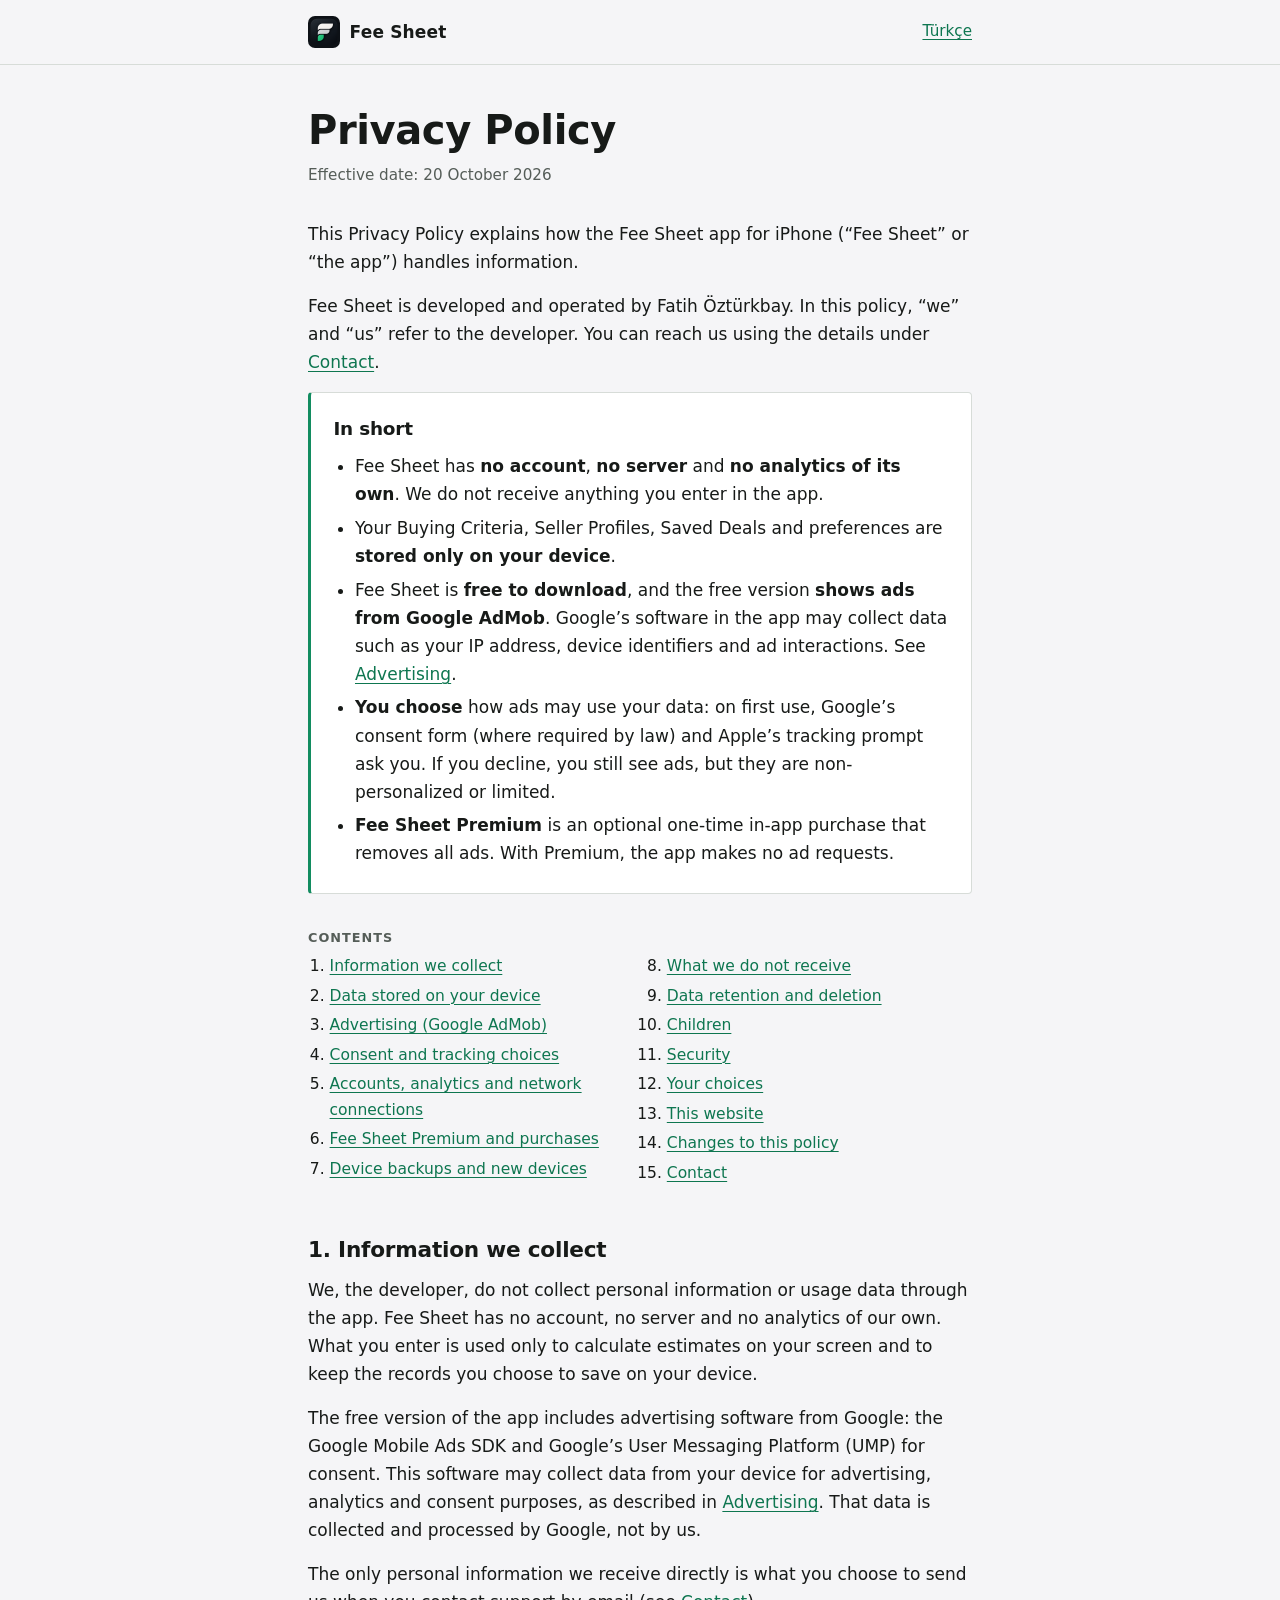
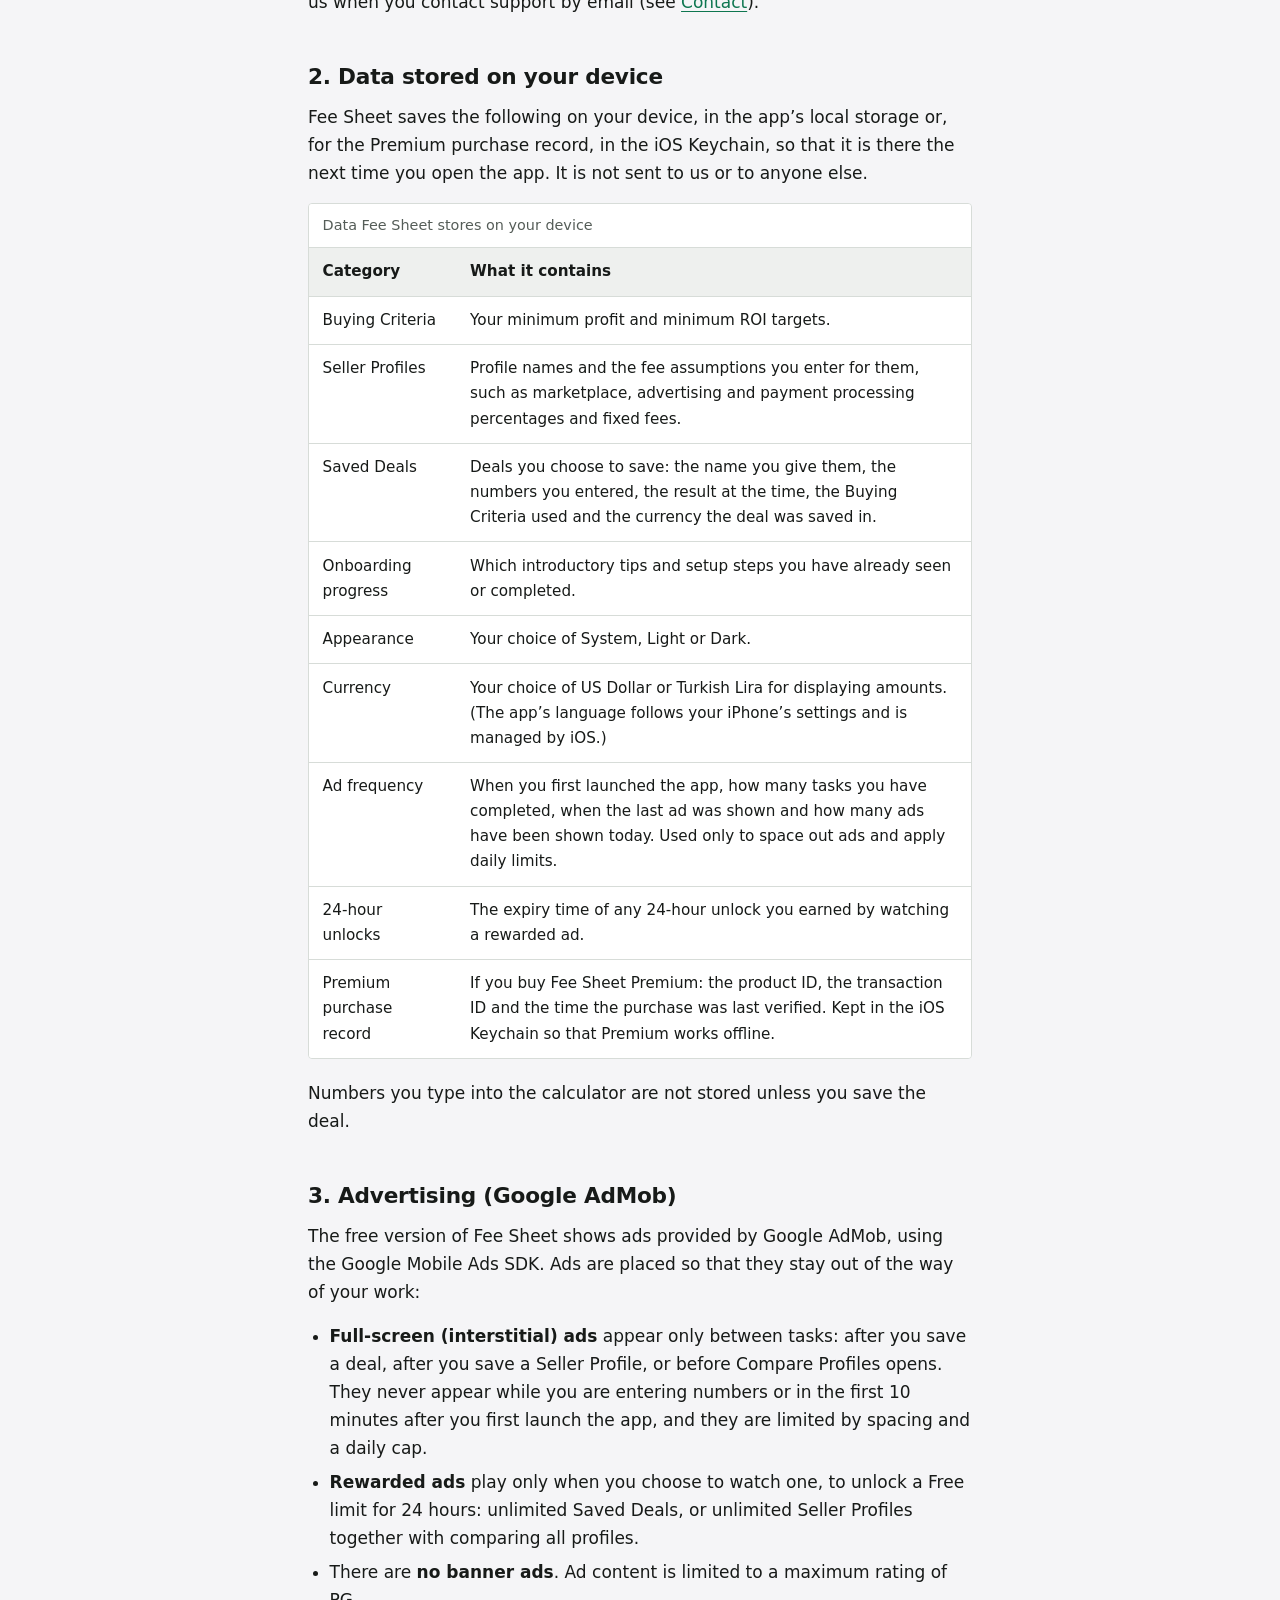
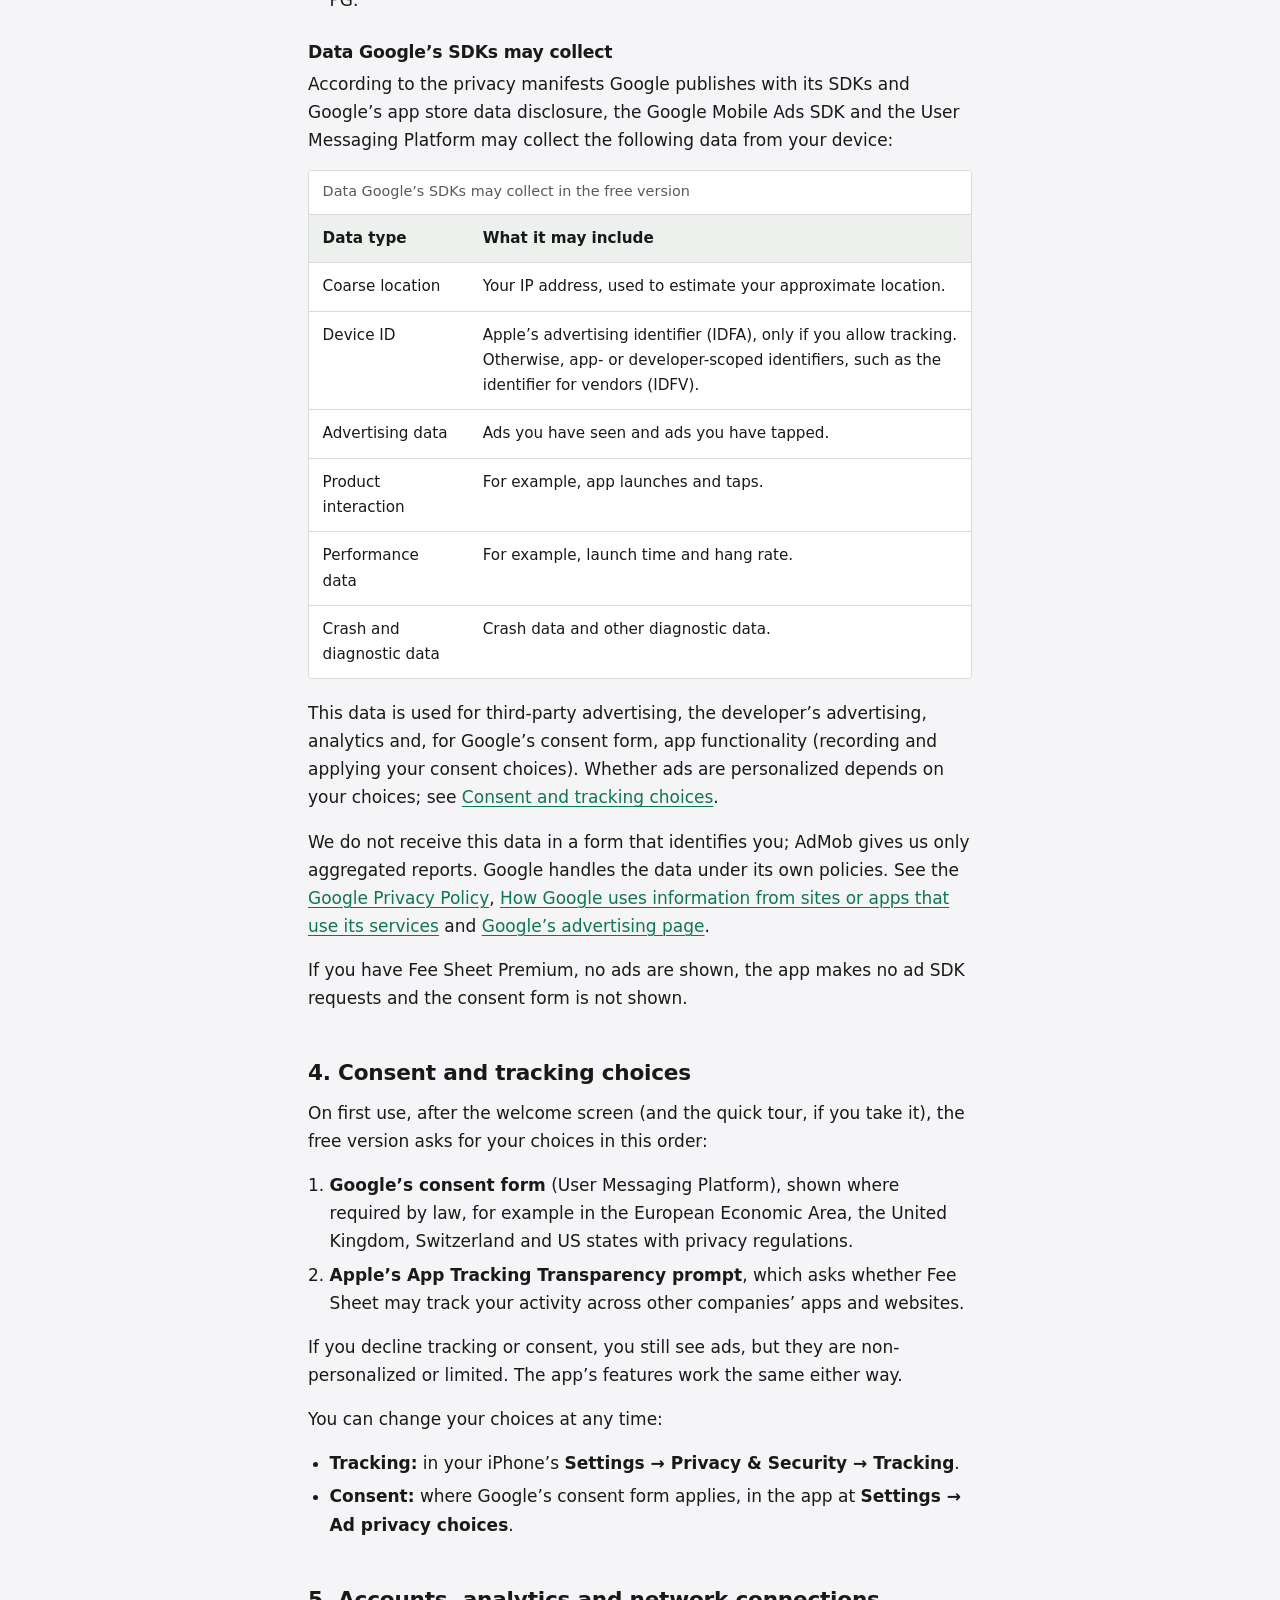
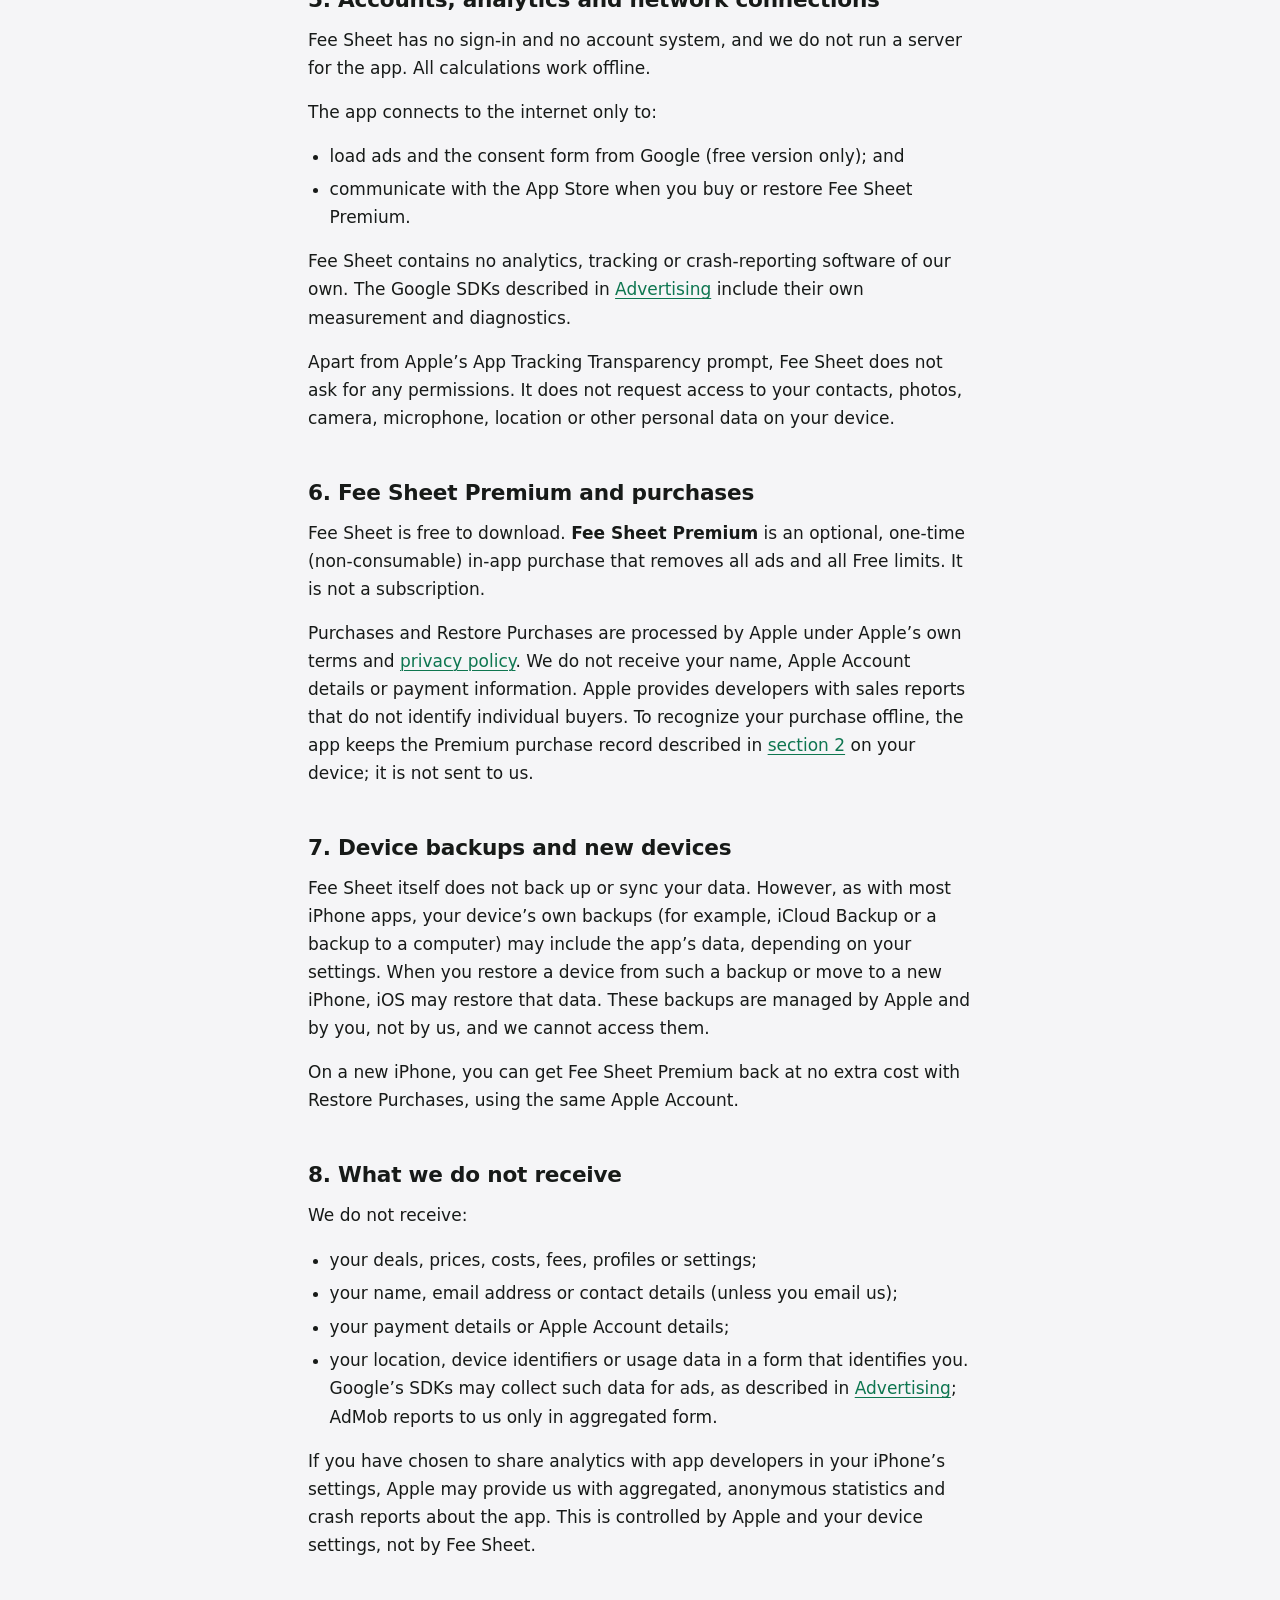
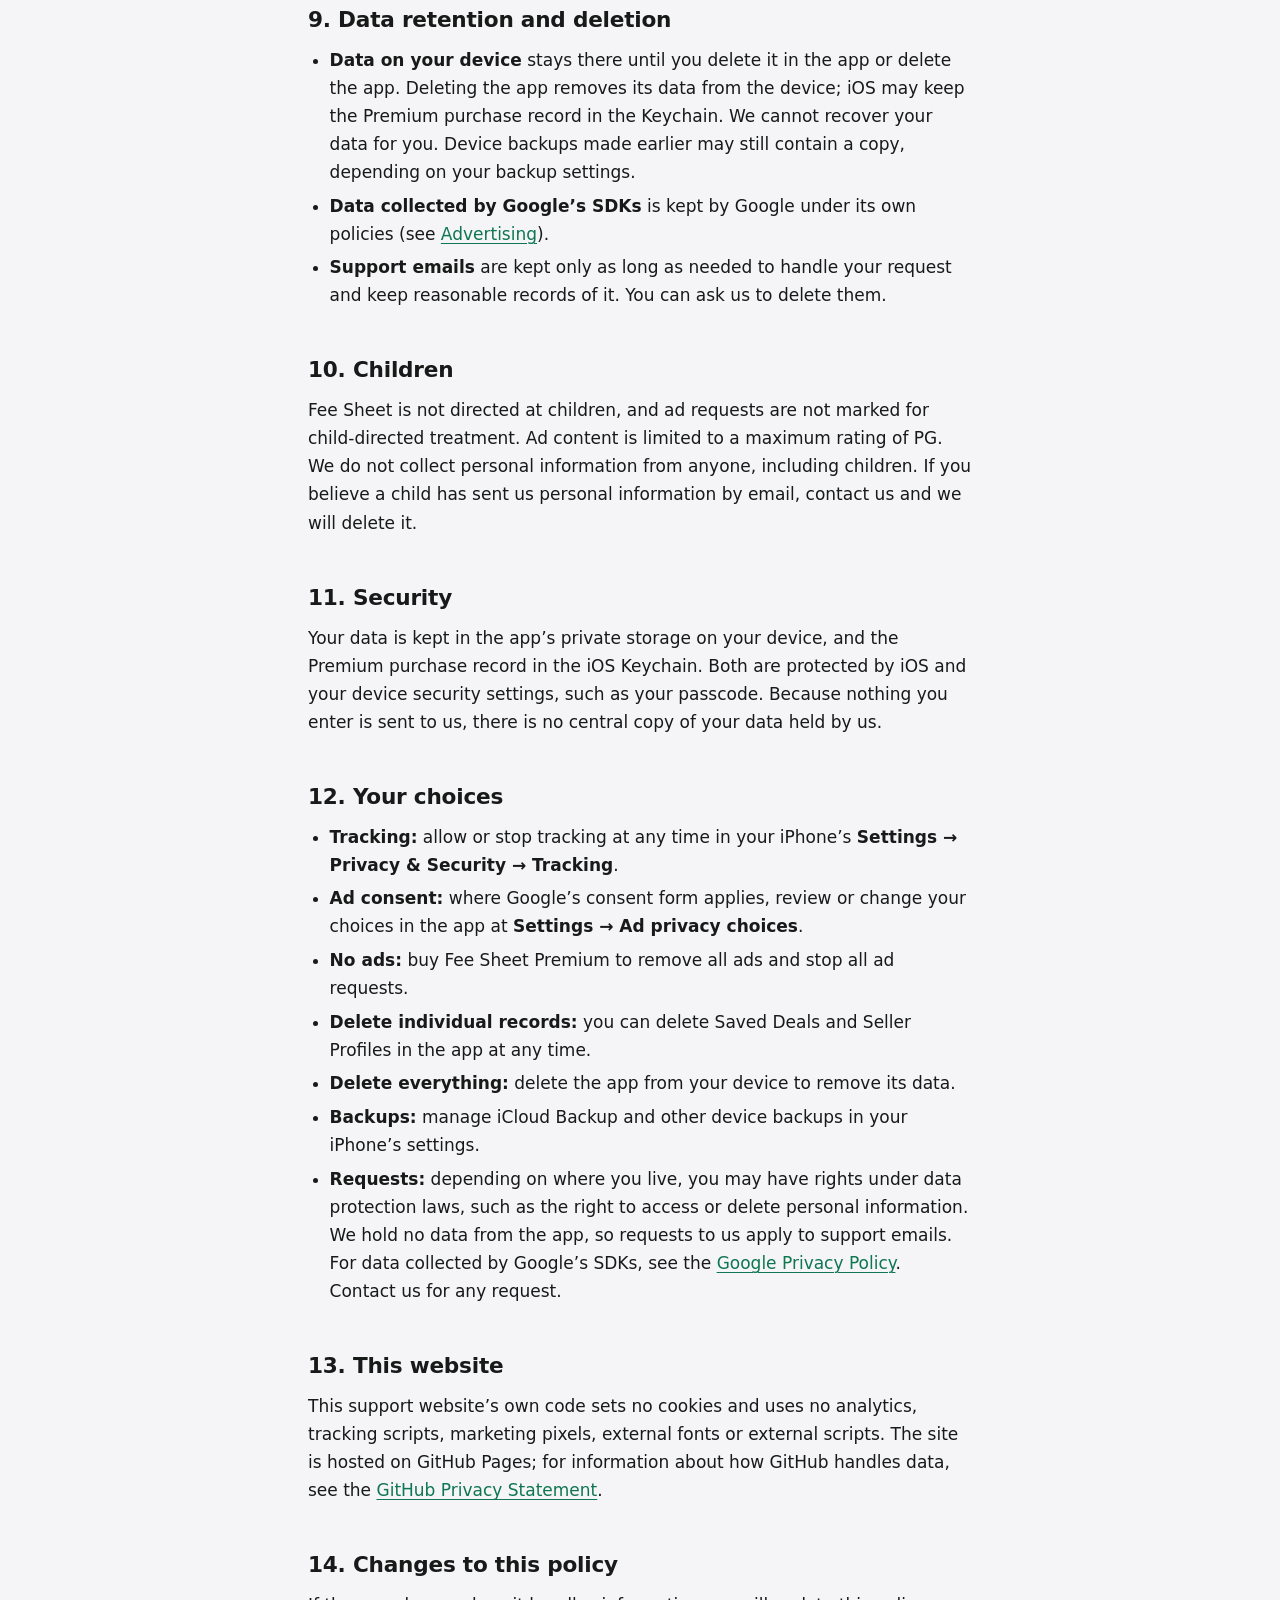
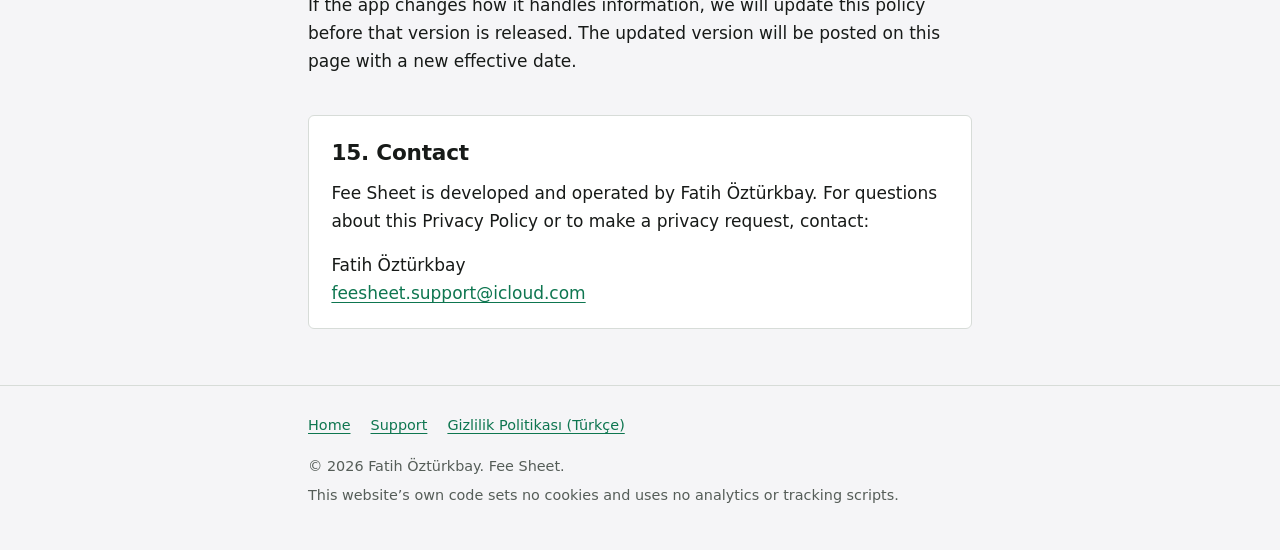
==== commit 0ee9ca39: "Document Turkish UI, language and currency settings - support/tr: describe the Turkish app UI with i" ====
--- a/privacy/index.html
+++ b/privacy/index.html
@@ -86,9 +86,10 @@
             <tbody>
               <tr><td>Buying Criteria</td><td>Your minimum profit and minimum ROI targets.</td></tr>
               <tr><td>Seller Profiles</td><td>Profile names and the fee assumptions you enter for them, such as marketplace, advertising and payment processing percentages and fixed fees.</td></tr>
-              <tr><td>Saved Deals</td><td>Deals you choose to save: the name you give them, the numbers you entered, the result at the time and the Buying Criteria used.</td></tr>
+              <tr><td>Saved Deals</td><td>Deals you choose to save: the name you give them, the numbers you entered, the result at the time, the Buying Criteria used and the currency the deal was saved in.</td></tr>
               <tr><td>Onboarding progress</td><td>Which introductory tips and setup steps you have already seen or completed.</td></tr>
               <tr><td>Appearance</td><td>Your choice of System, Light or Dark.</td></tr>
+              <tr><td>Currency</td><td>Your choice of US Dollar or Turkish Lira for displaying amounts. (The app’s language follows your iPhone’s settings and is managed by iOS.)</td></tr>
               <tr><td>Ad frequency</td><td>When you first launched the app, how many tasks you have completed, when the last ad was shown and how many ads have been shown today. Used only to space out ads and apply daily limits.</td></tr>
               <tr><td>24-hour unlocks</td><td>The expiry time of any 24-hour unlock you earned by watching a rewarded ad.</td></tr>
               <tr><td>Premium purchase record</td><td>If you buy Fee Sheet Premium: the product ID, the transaction ID and the time the purchase was last verified. Kept in the iOS Keychain so that Premium works offline.</td></tr>
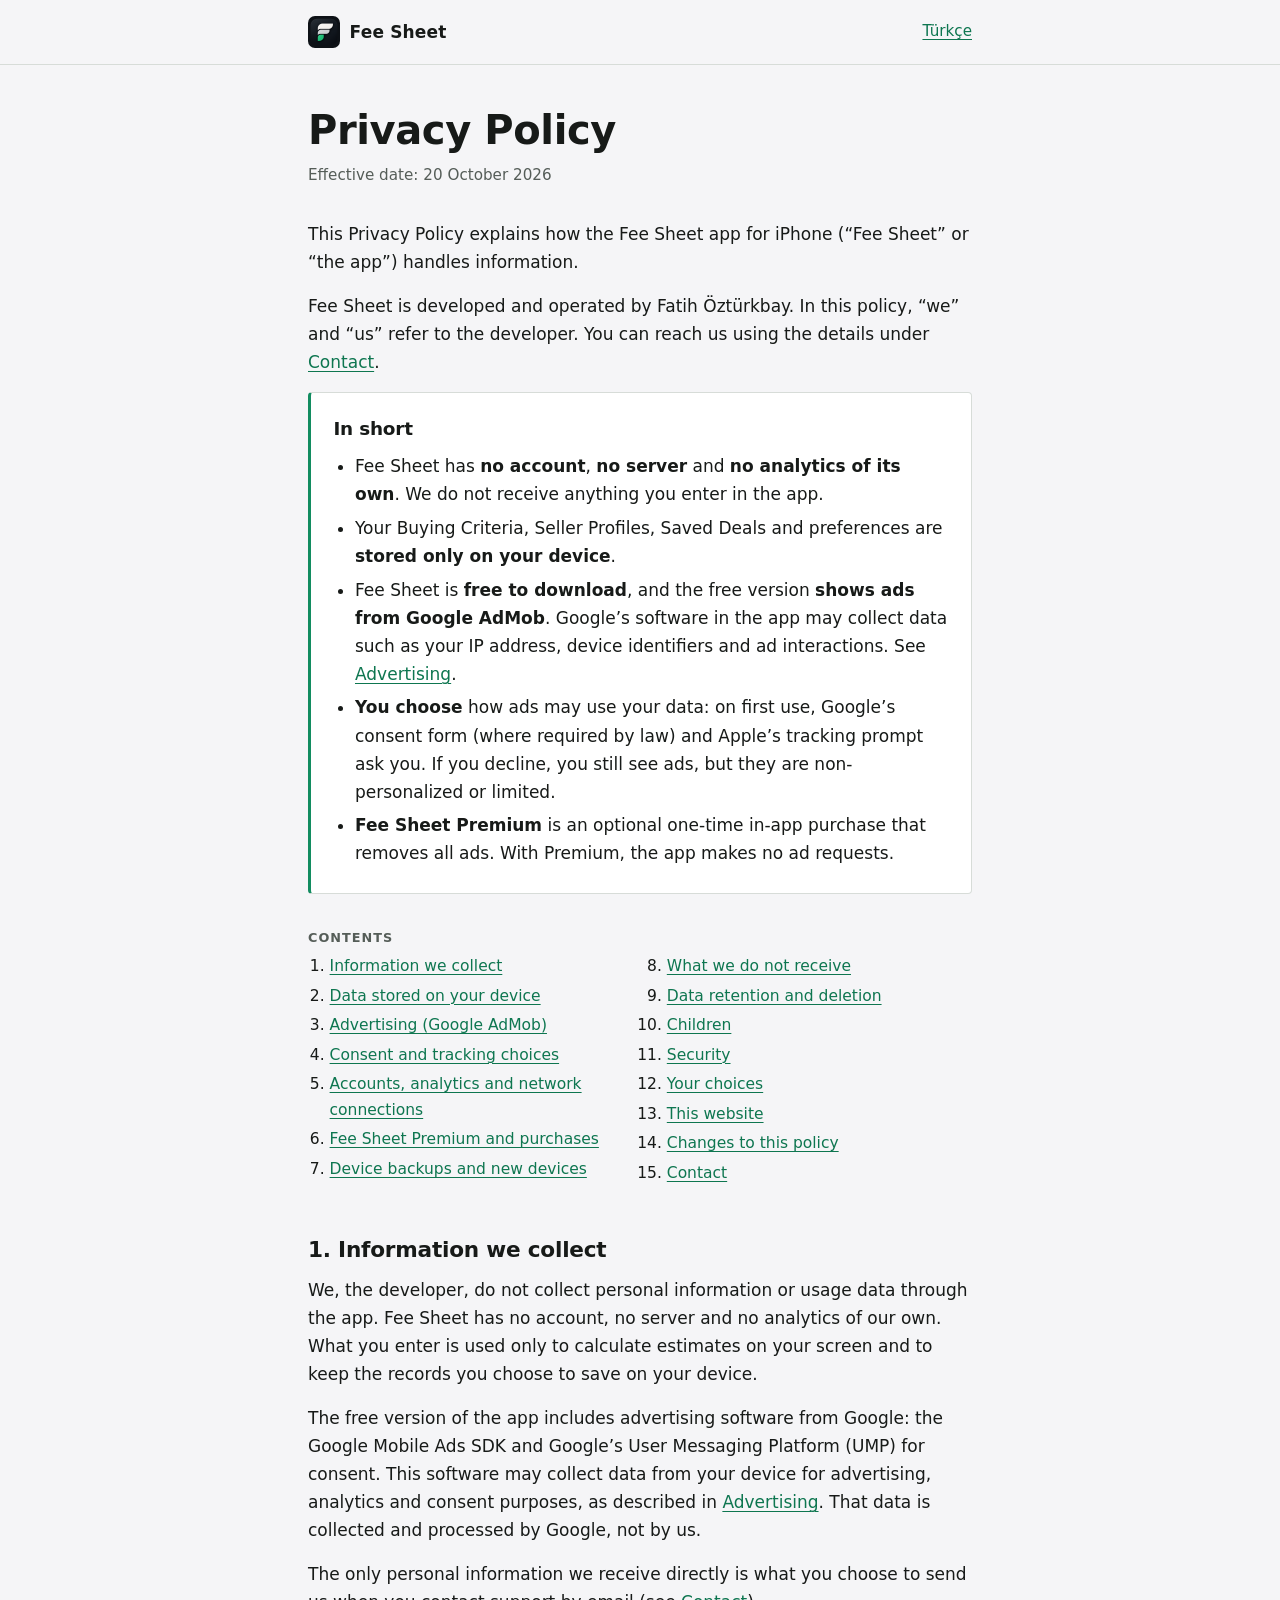
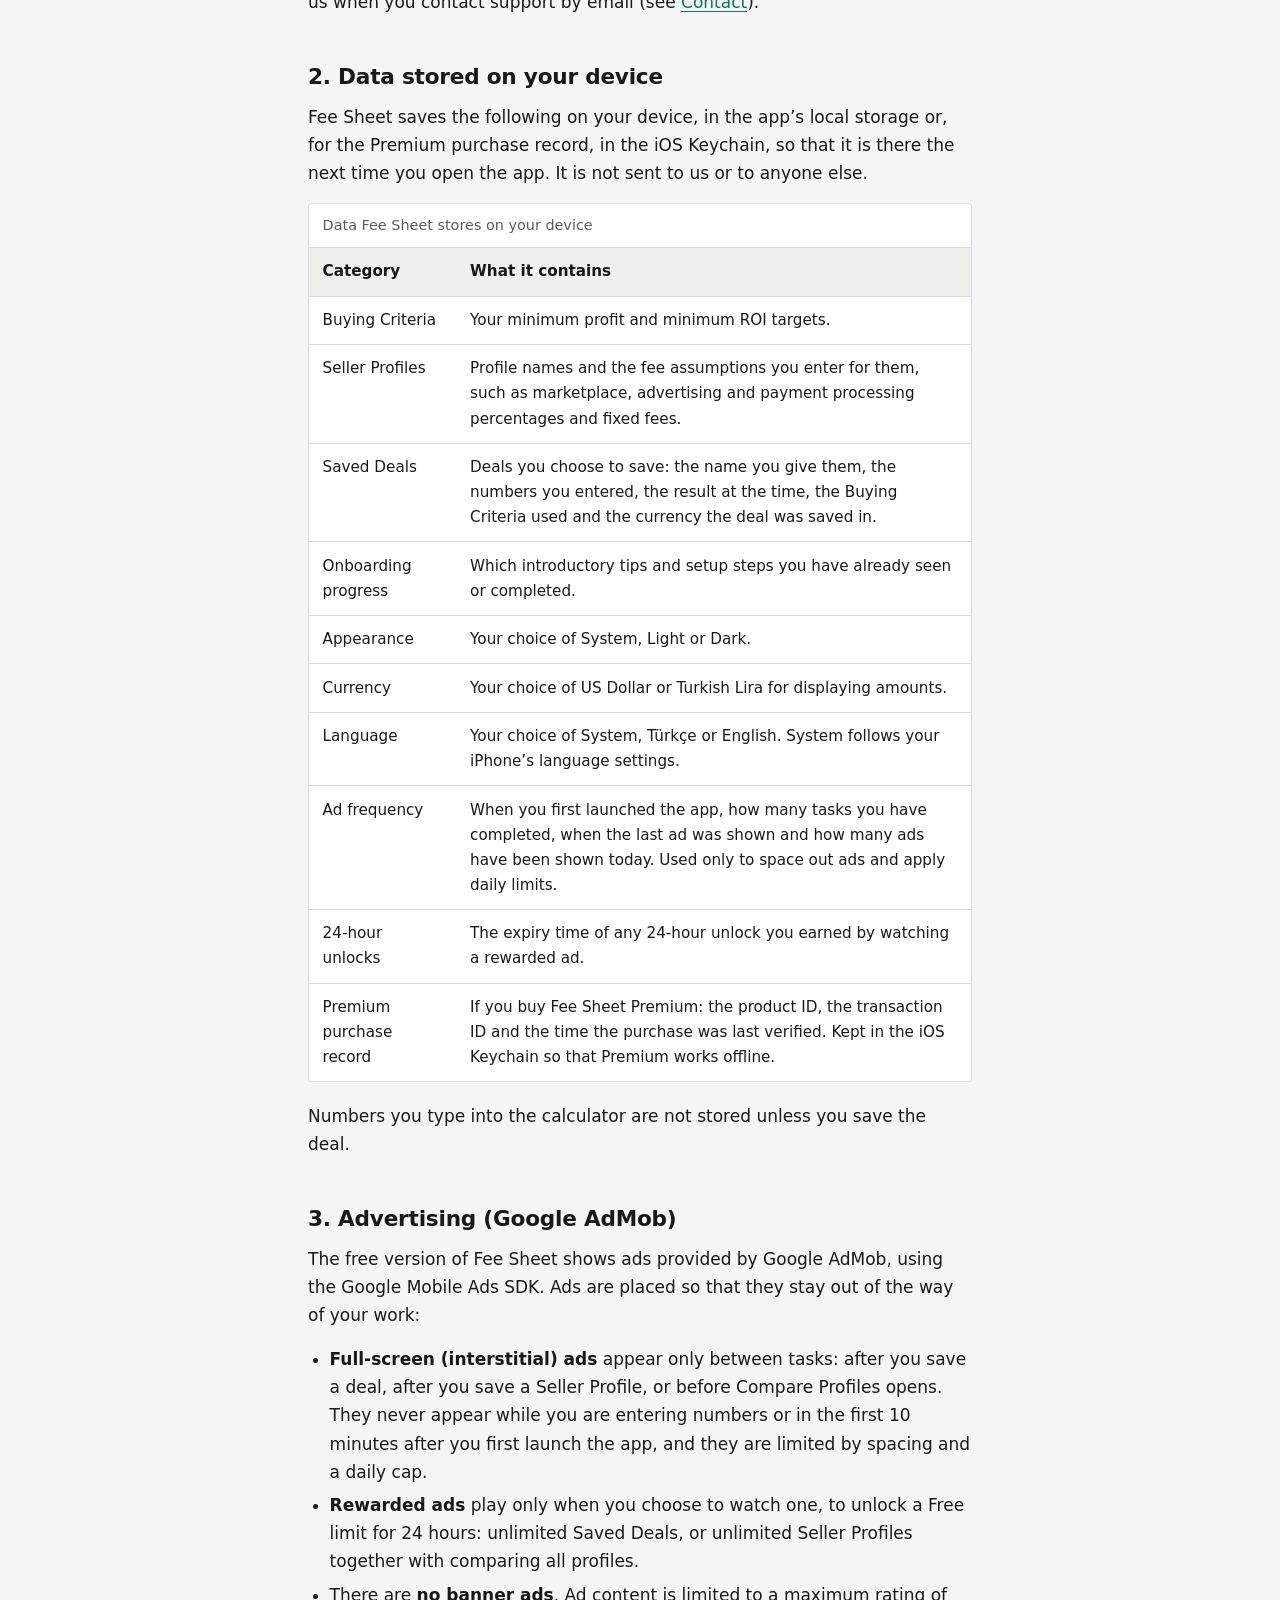
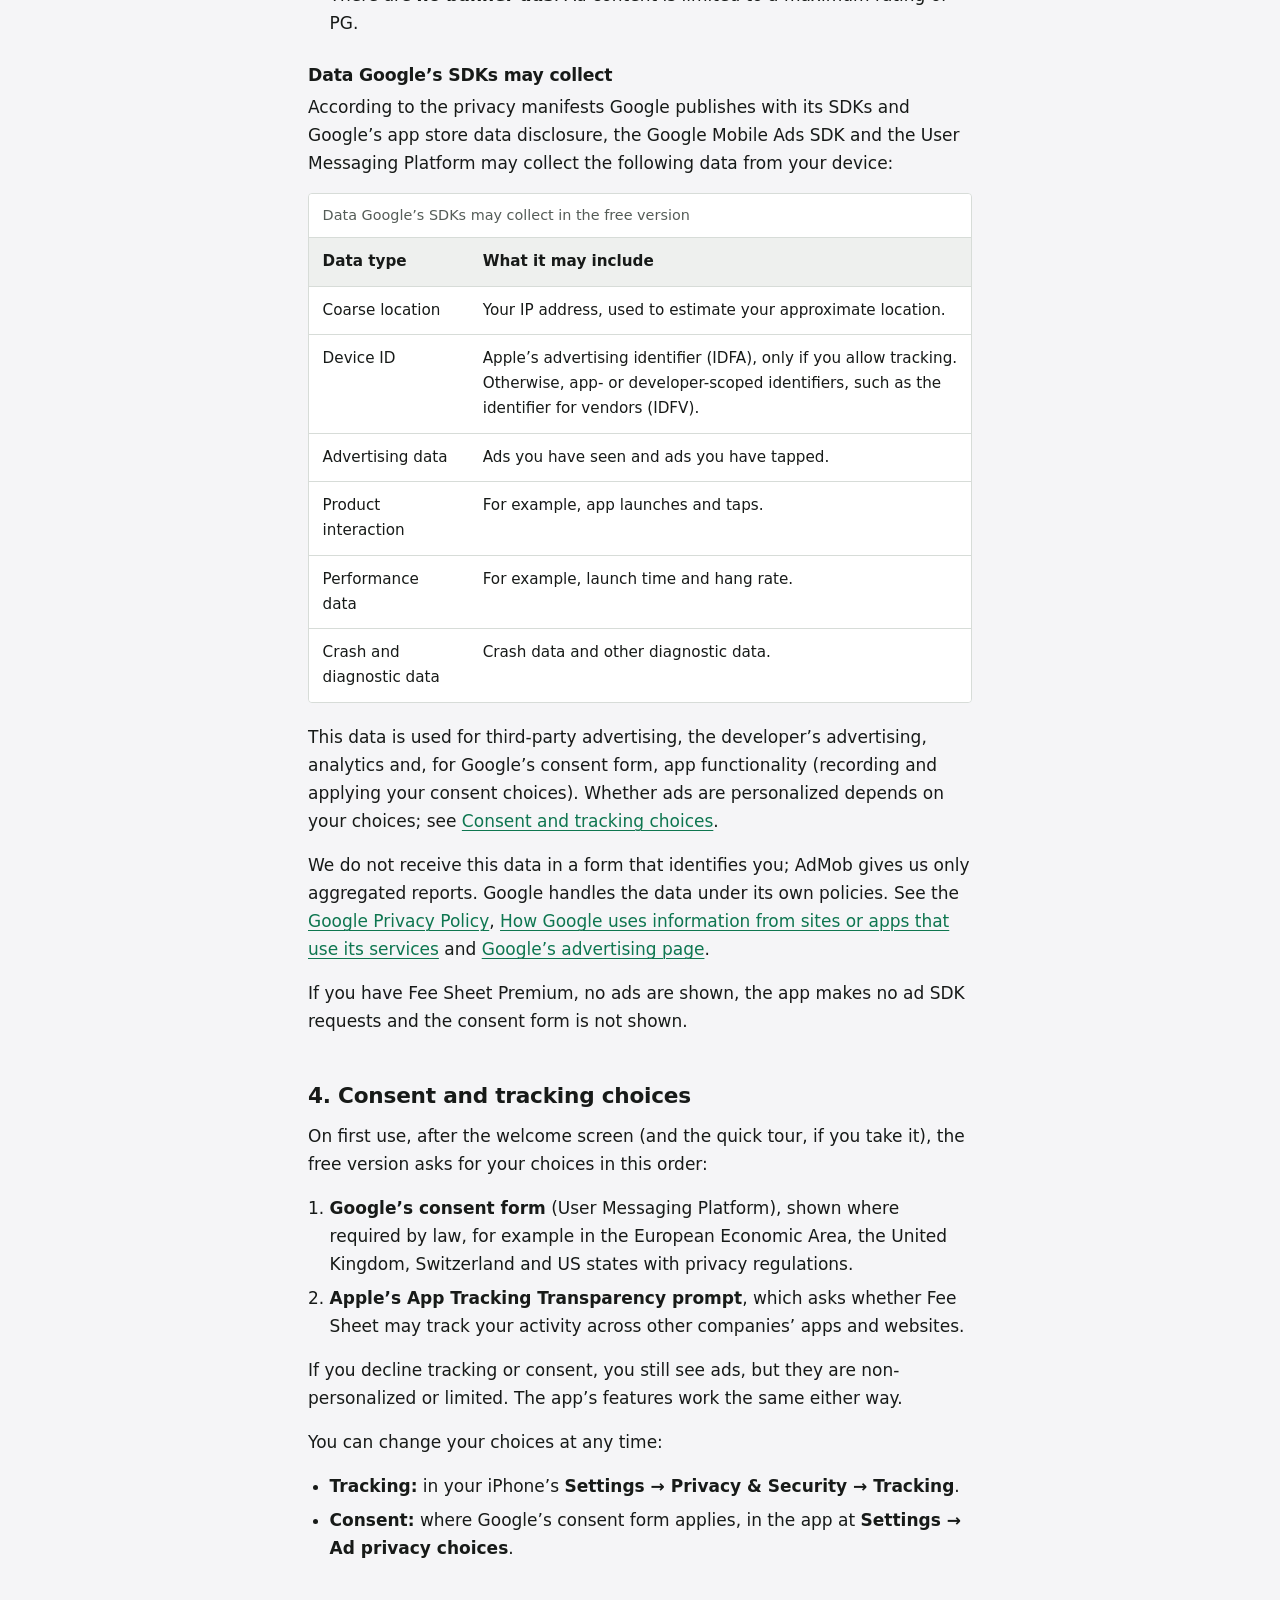
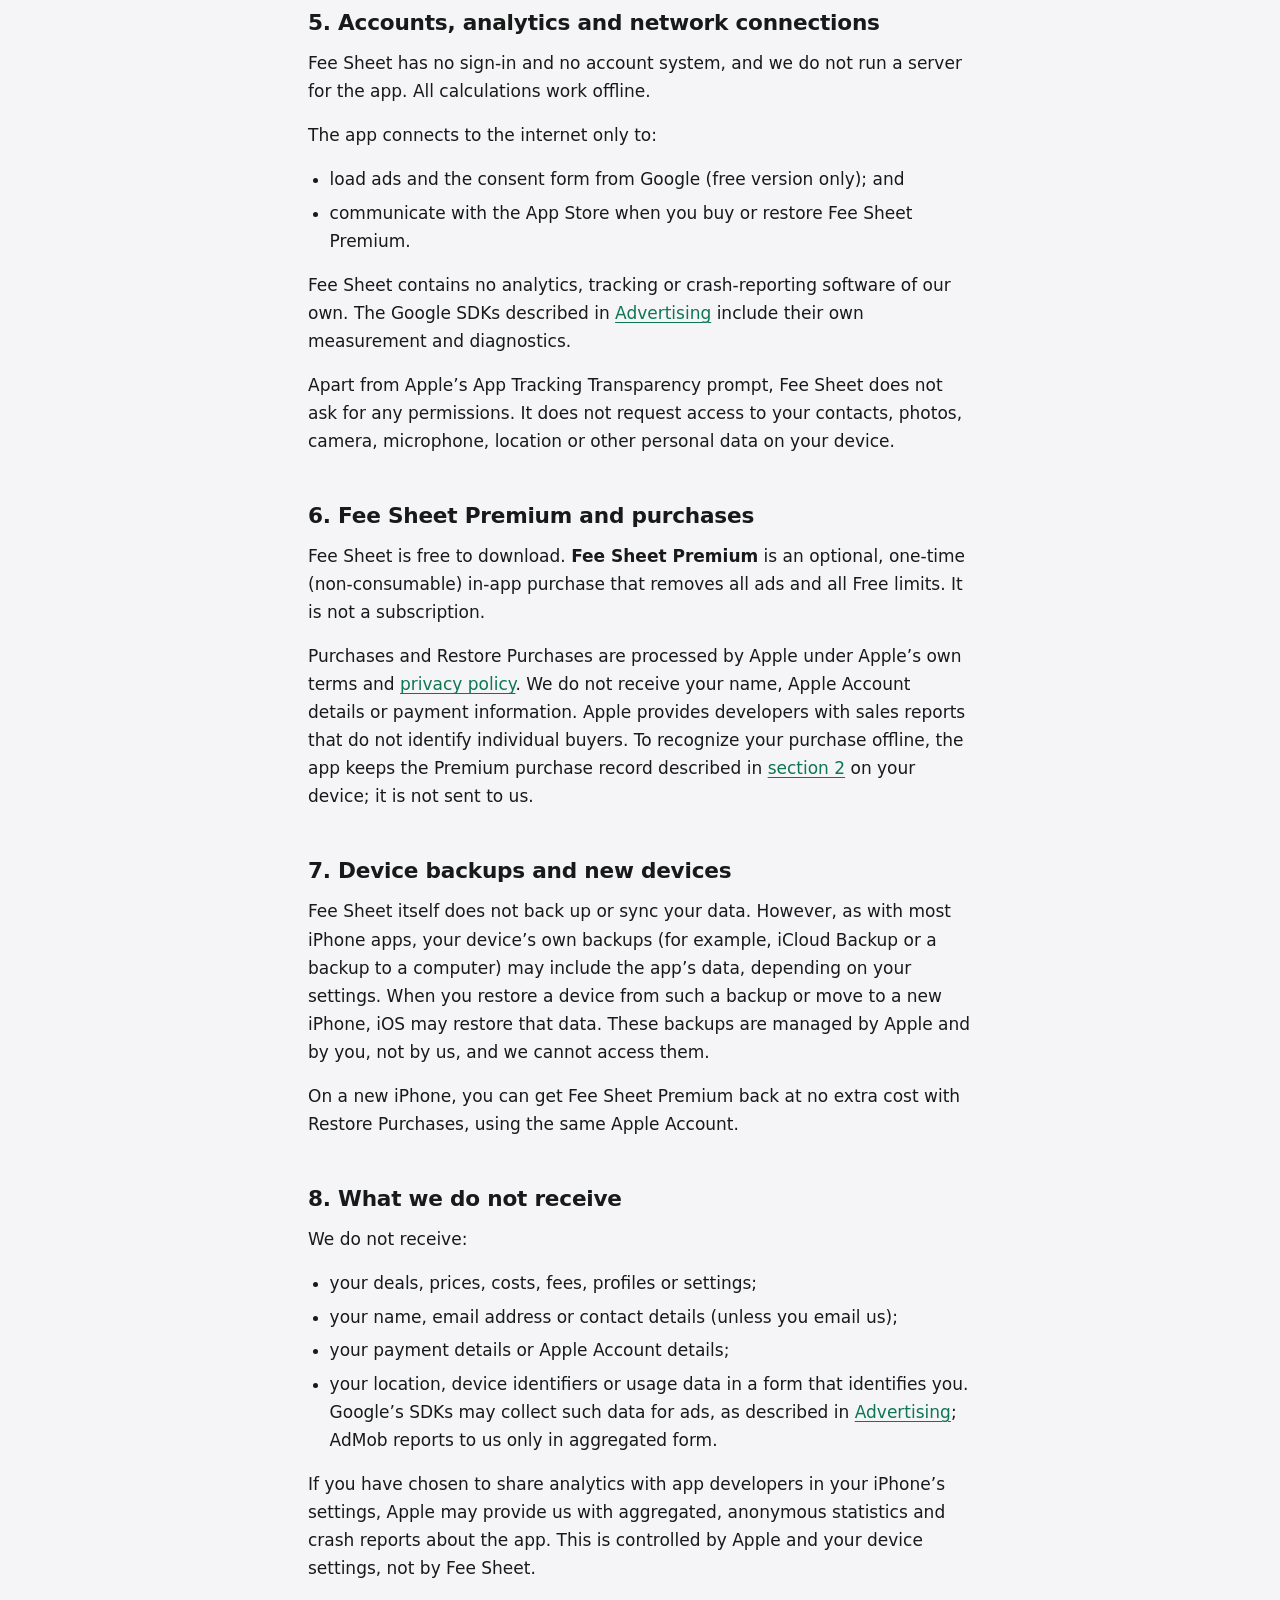
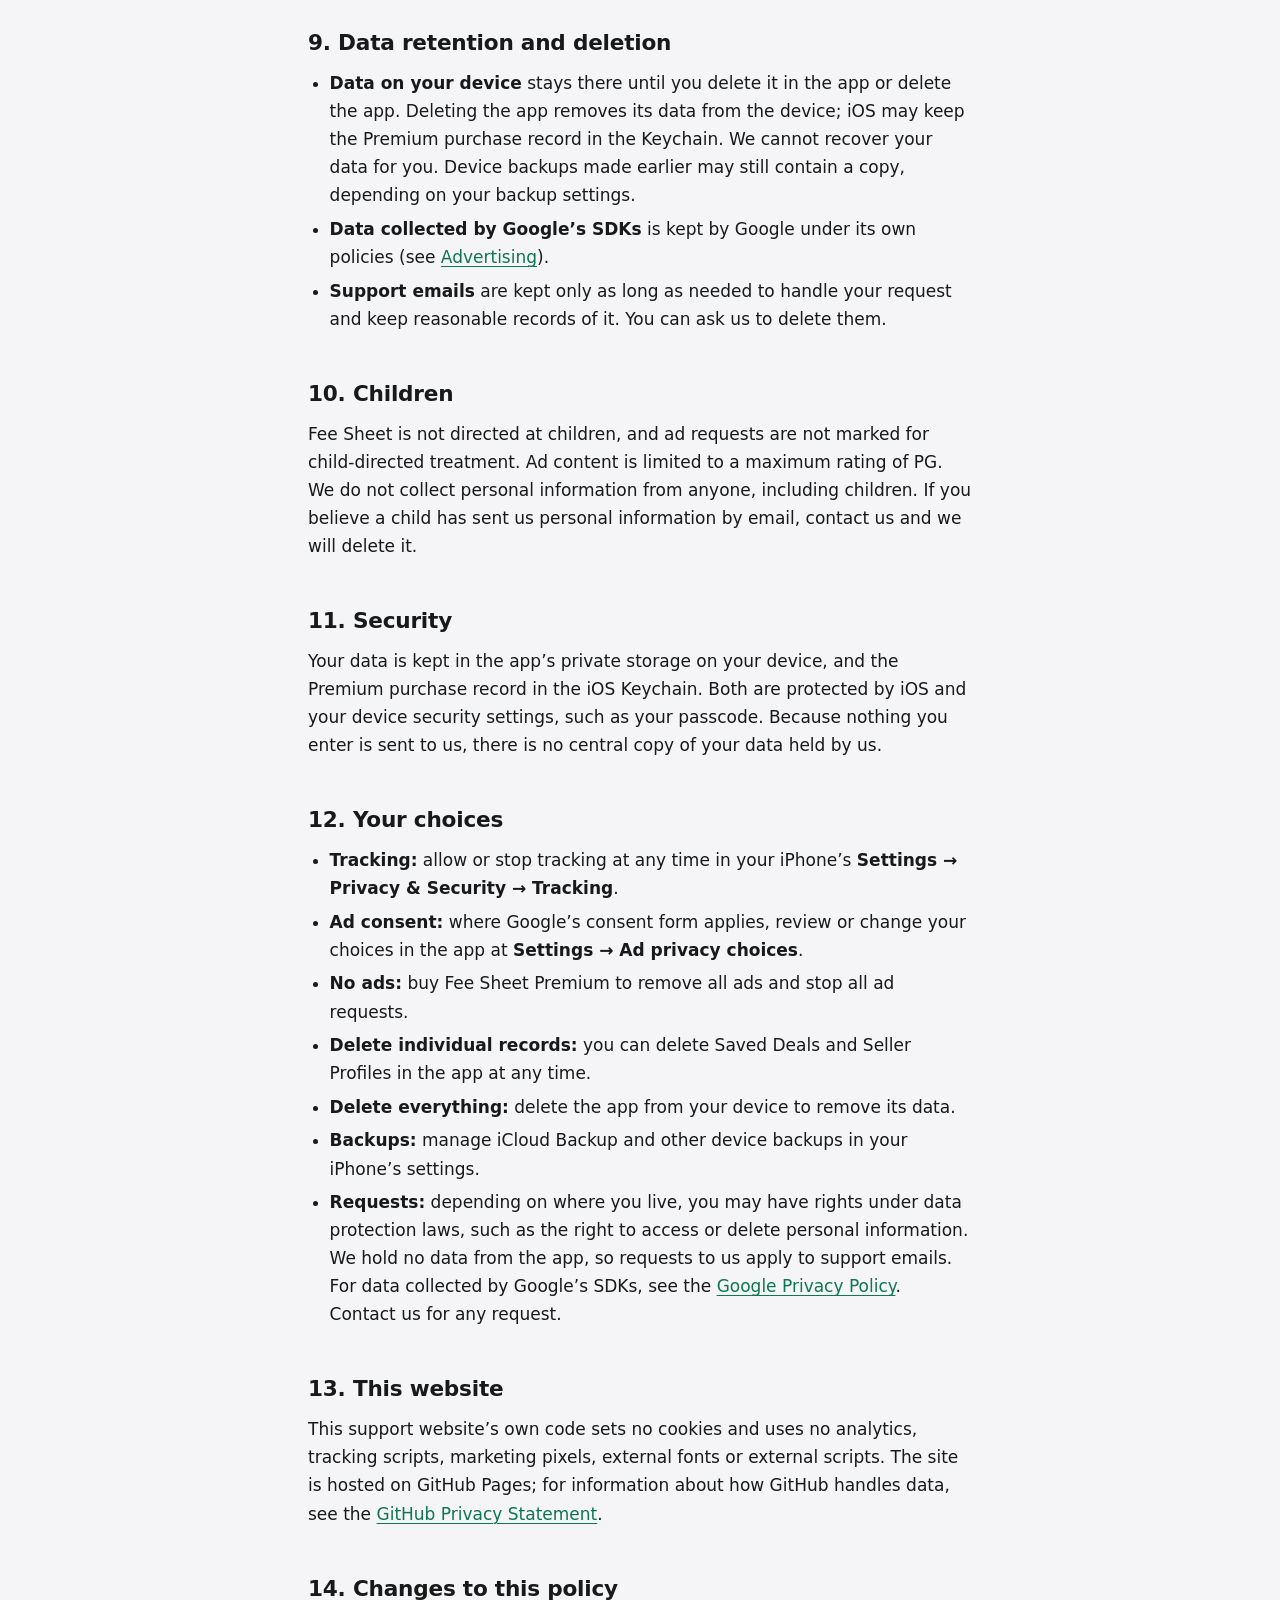
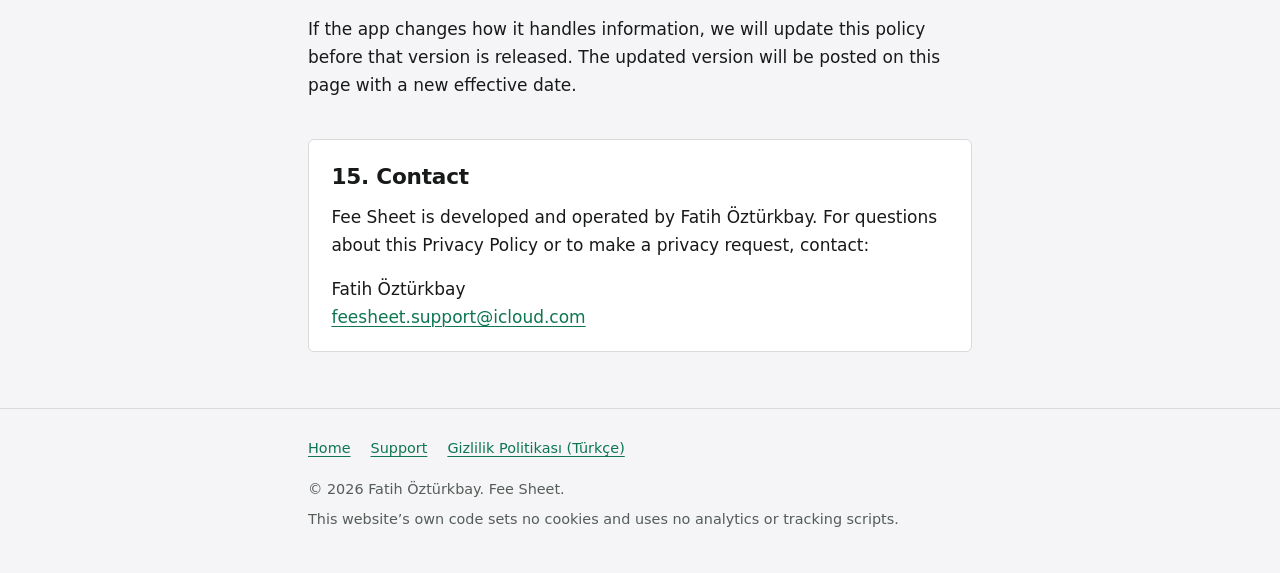
==== commit 978df7f2: "Document the in-app language choice (System / Türkçe / English) Co-Authored-By: Claude Opus 5.5 <nor" ====
--- a/privacy/index.html
+++ b/privacy/index.html
@@ -89,7 +89,8 @@
               <tr><td>Saved Deals</td><td>Deals you choose to save: the name you give them, the numbers you entered, the result at the time, the Buying Criteria used and the currency the deal was saved in.</td></tr>
               <tr><td>Onboarding progress</td><td>Which introductory tips and setup steps you have already seen or completed.</td></tr>
               <tr><td>Appearance</td><td>Your choice of System, Light or Dark.</td></tr>
-              <tr><td>Currency</td><td>Your choice of US Dollar or Turkish Lira for displaying amounts. (The app’s language follows your iPhone’s settings and is managed by iOS.)</td></tr>
+              <tr><td>Currency</td><td>Your choice of US Dollar or Turkish Lira for displaying amounts.</td></tr>
+              <tr><td>Language</td><td>Your choice of System, Türkçe or English. System follows your iPhone’s language settings.</td></tr>
               <tr><td>Ad frequency</td><td>When you first launched the app, how many tasks you have completed, when the last ad was shown and how many ads have been shown today. Used only to space out ads and apply daily limits.</td></tr>
               <tr><td>24-hour unlocks</td><td>The expiry time of any 24-hour unlock you earned by watching a rewarded ad.</td></tr>
               <tr><td>Premium purchase record</td><td>If you buy Fee Sheet Premium: the product ID, the transaction ID and the time the purchase was last verified. Kept in the iOS Keychain so that Premium works offline.</td></tr>
